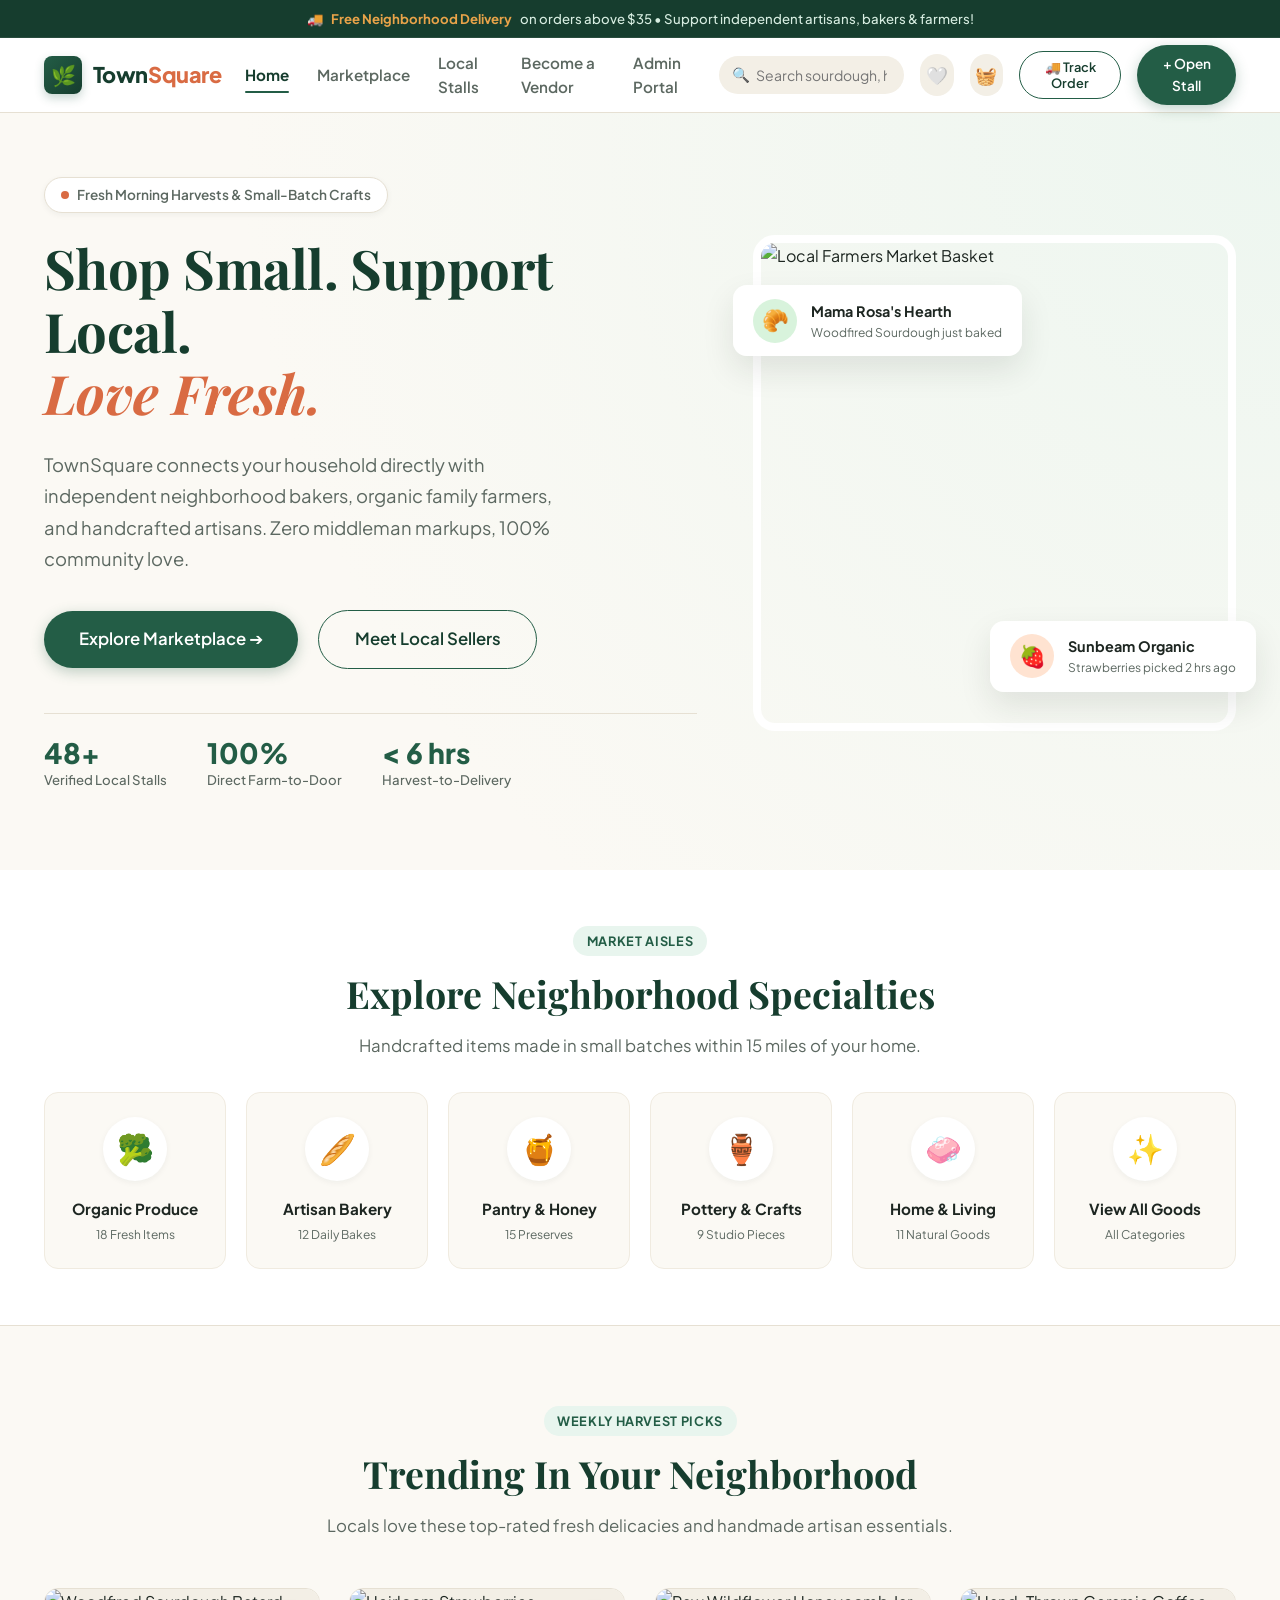
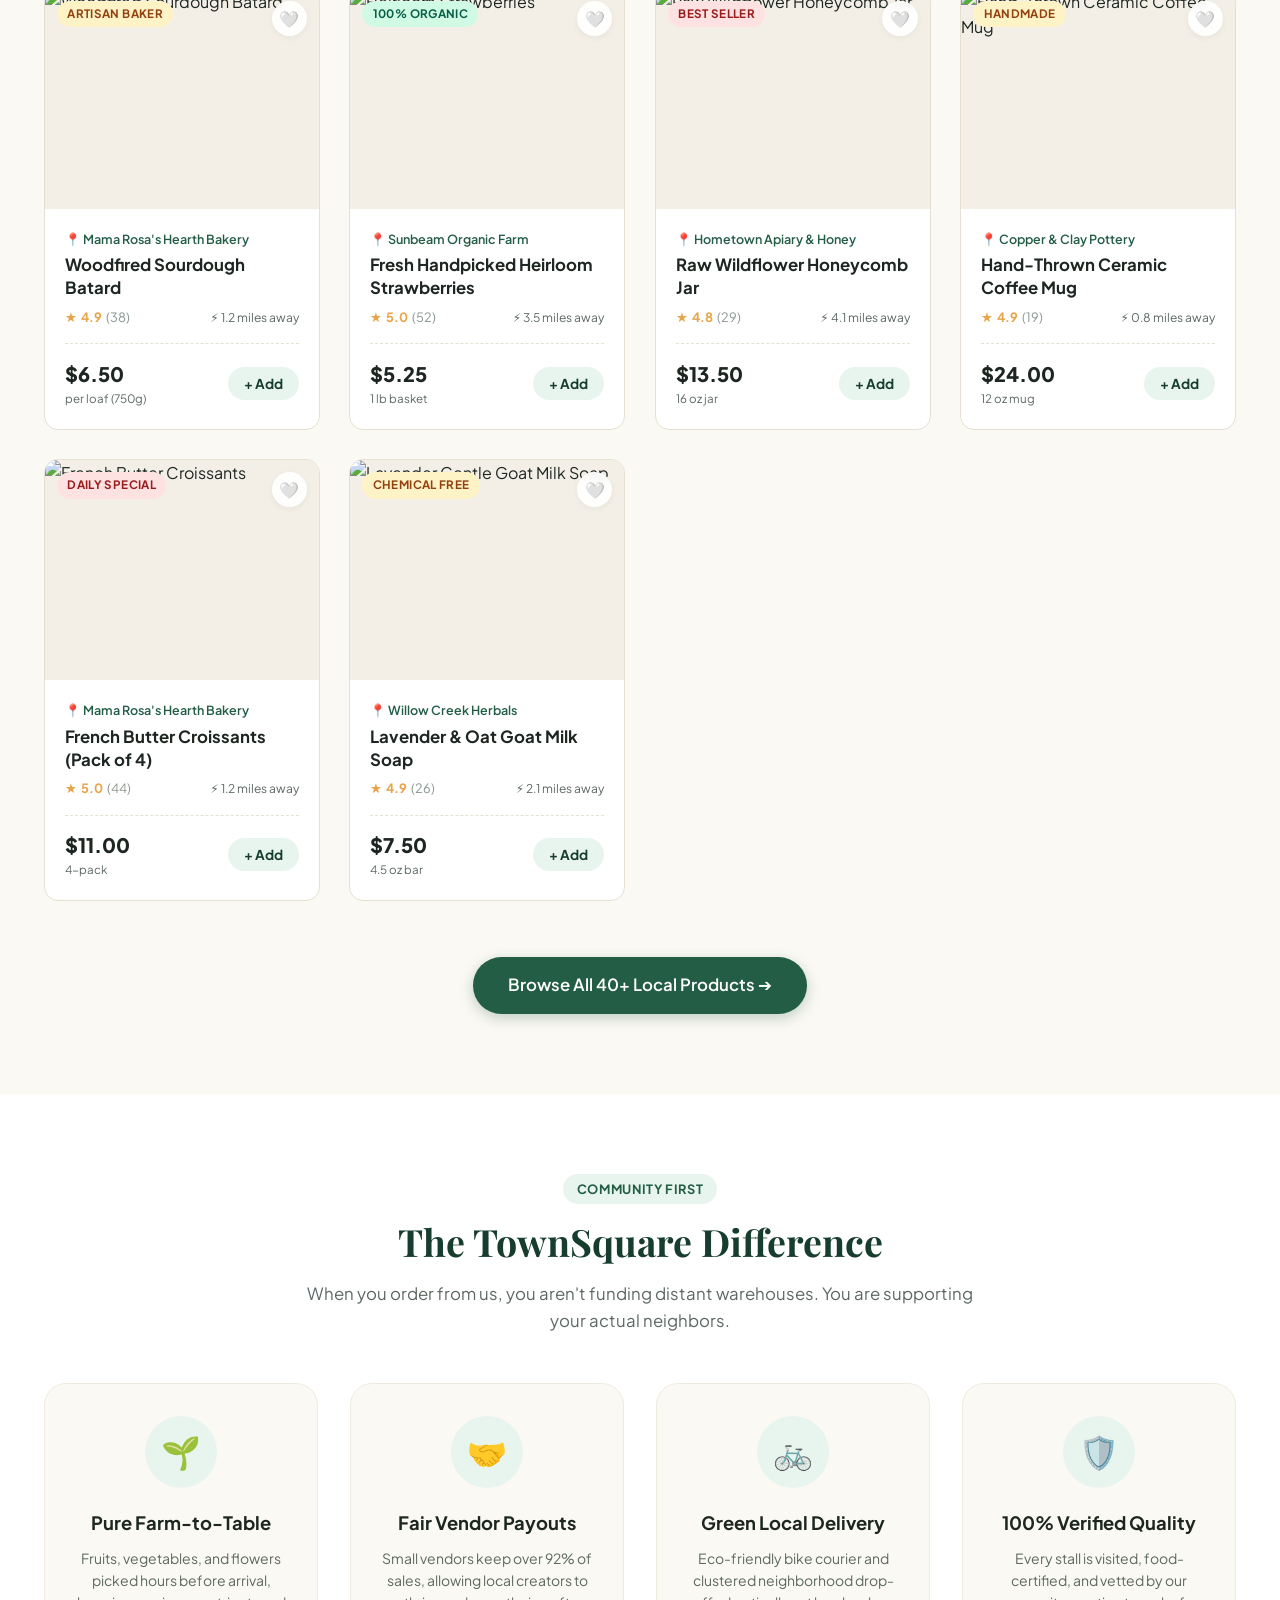
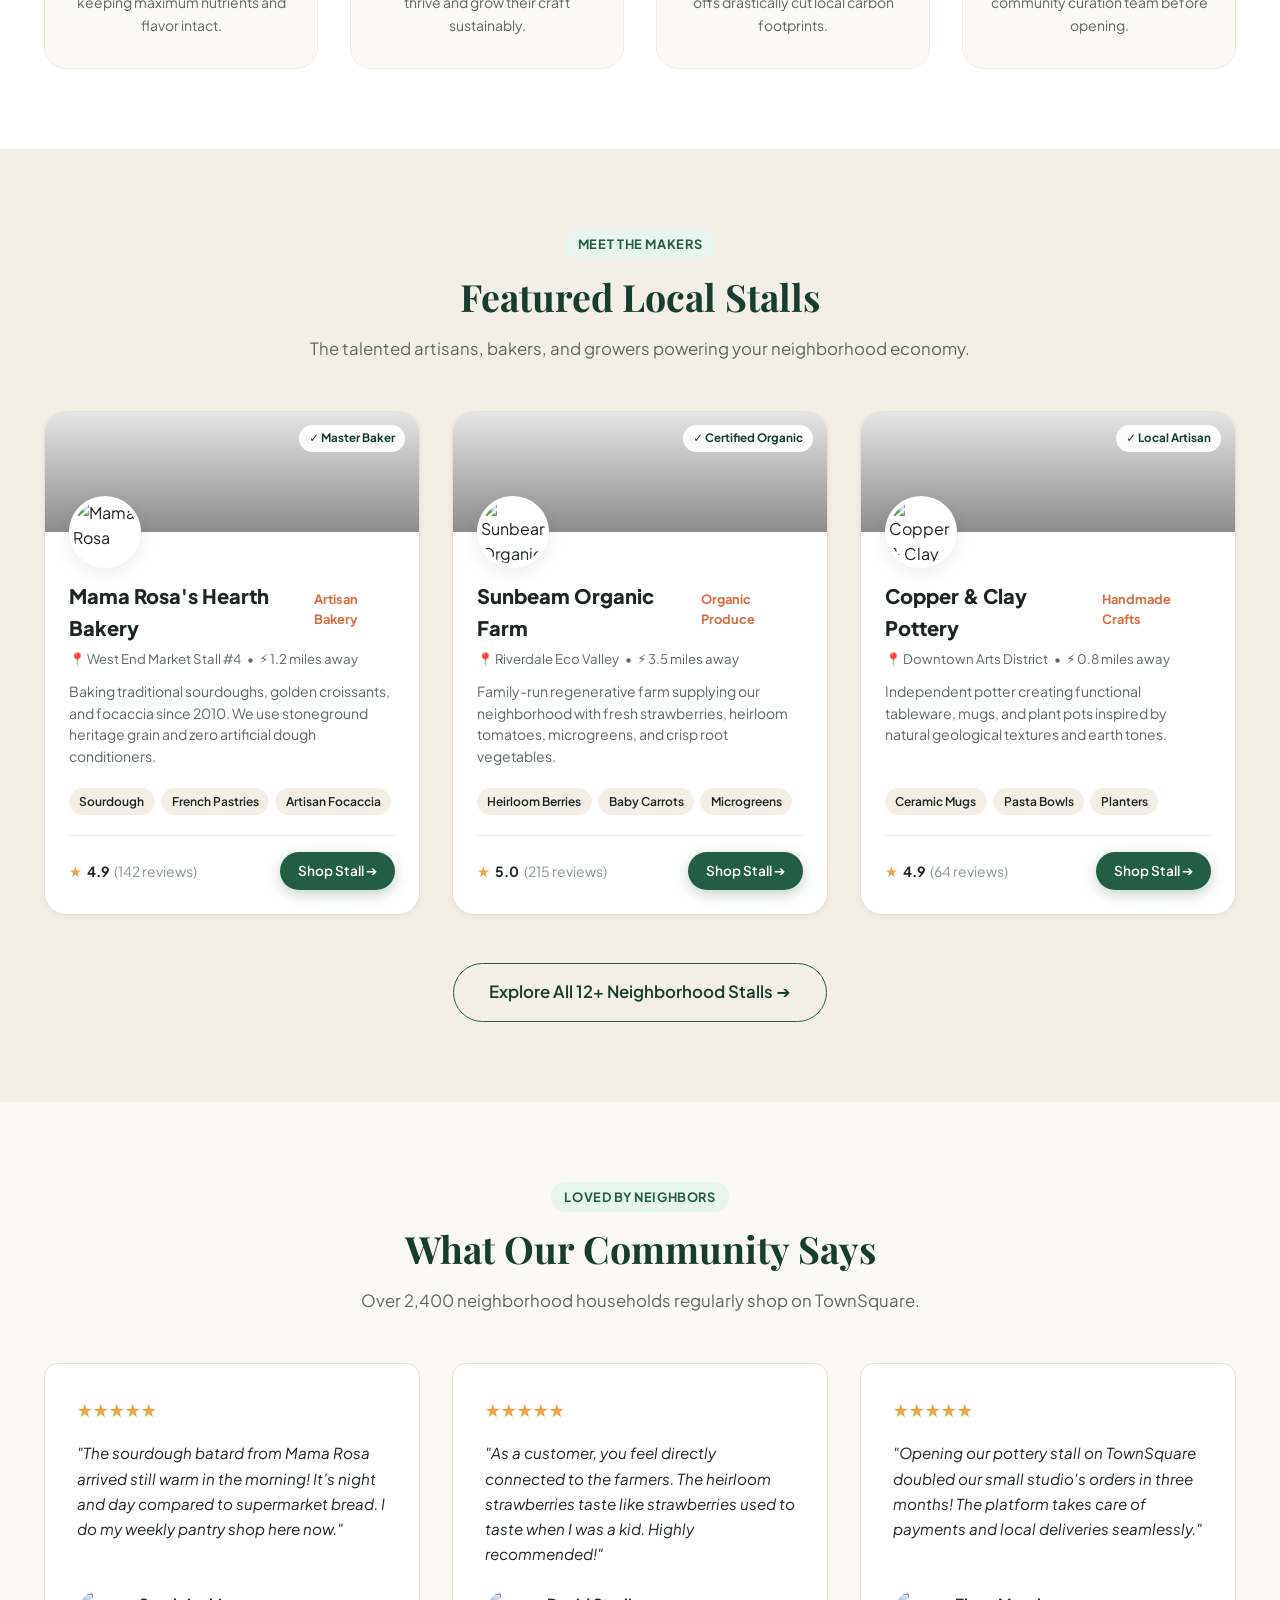
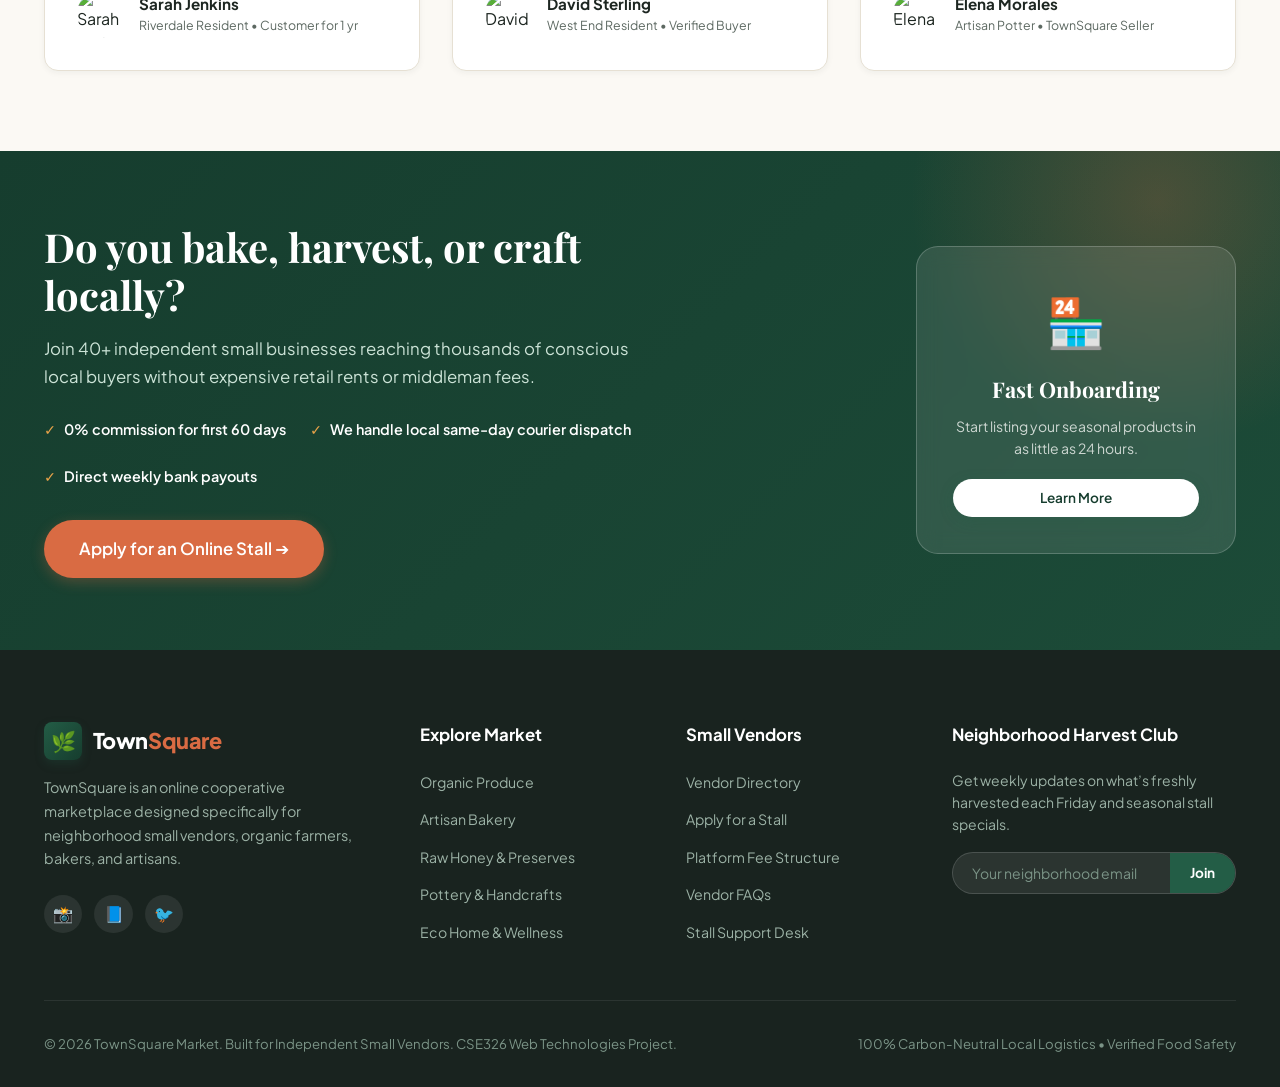
==== index.html @ b6e3d91b "Initial commit: TownSquare Local Market web application for CSE326 CA1 assessment" ====
<!DOCTYPE html>
<html lang="en">
<head>
  <meta charset="UTF-8">
  <meta name="viewport" content="width=device-width, initial-scale=1.0">
  <title>TownSquare Market | Local Market Online Store for Small Vendors</title>
  <meta name="description" content="Shop fresh organic produce, artisan sourdough bakes, handcrafted pottery, and pure honey directly from verified neighborhood small vendors.">
  <!-- Stylesheets -->
  <link rel="stylesheet" href="css/style.css">
  <link rel="stylesheet" href="css/responsive.css">
  <link rel="icon" href="data:image/svg+xml,<svg xmlns=%22http://www.w3.org/2000/svg%22 viewBox=%220 0 100 100%22><text y=%22.9em%22 font-size=%2290%22>🥬</text></svg>">
</head>
<body>

  <!-- Top Announcement Bar -->
  <div class="announcement-bar">
    <div class="container">
      <span>🚚 <span class="highlight">Free Neighborhood Delivery</span> on orders above $35 • Support independent artisans, bakers & farmers!</span>
    </div>
  </div>

  <!-- Main Navigation Header -->
  <header class="site-header">
    <div class="container">
      <div class="header-inner">
        <!-- Logo -->
        <a href="index.html" class="logo">
          <div class="logo-icon">🌿</div>
          <div>Town<span class="highlight">Square</span></div>
        </a>

        <!-- Desktop Navigation Links -->
        <nav class="nav-menu">
          <a href="index.html" class="nav-link active">Home</a>
          <a href="shop.html" class="nav-link">Marketplace</a>
          <a href="vendors.html" class="nav-link">Local Stalls</a>
          <a href="join-vendor.html" class="nav-link">Become a Vendor</a>
          <a href="dashboard.html" class="nav-link">Admin Portal</a>
        </nav>

        <!-- Header Actions -->
        <div class="header-actions">
          <!-- Search box -->
          <form class="header-search" action="shop.html" method="GET">
            <span class="search-icon">🔍</span>
            <input type="text" name="q" placeholder="Search sourdough, honey...">
          </form>

          <!-- Wishlist Button -->
          <a href="shop.html" class="action-btn" aria-label="Favorites list">
            🤍
            <span class="action-badge header-wishlist-badge" style="display:none;">0</span>
          </a>

          <!-- Cart Button -->
          <button id="openCartBtn" class="action-btn" aria-label="Open shopping basket">
            🧺
            <span class="action-badge header-cart-badge" style="display:none;">0</span>
          </button>

          <!-- Sell with us CTA button -->
          <button id="openTrackOrderBtn" class="btn btn-outline btn-sm" style="font-size:0.8rem; padding:0.45rem 0.85rem;">
            🚚 Track Order
          </button>
          <a href="join-vendor.html" class="btn btn-primary btn-sm vendor-cta-btn">
            + Open Stall
          </a>

          <!-- Mobile Toggle -->
          <button class="mobile-nav-toggle" aria-label="Toggle navigation menu">
            ☰
          </button>
        </div>
      </div>
    </div>
  </header>

  <main>
    <!-- Hero Section -->
    <section class="hero-section">
      <div class="container">
        <div class="hero-grid">
          <!-- Hero Copy -->
          <div class="hero-content">
            <div class="hero-pill">
              <span class="dot"></span>
              Fresh Morning Harvests & Small-Batch Crafts
            </div>

            <h1 class="hero-title">
              Shop Small. Support Local. <br>
              <span class="highlight-text">Love Fresh.</span>
            </h1>

            <p class="hero-subtitle">
              TownSquare connects your household directly with independent neighborhood bakers, organic family farmers, and handcrafted artisans. Zero middleman markups, 100% community love.
            </p>

            <div class="hero-cta-group">
              <a href="shop.html" class="btn btn-primary btn-lg">
                Explore Marketplace ➔
              </a>
              <a href="vendors.html" class="btn btn-outline btn-lg">
                Meet Local Sellers
              </a>
            </div>

            <div class="hero-stats">
              <div class="hero-stat-item">
                <span class="hero-stat-number">48+</span>
                <span class="hero-stat-label">Verified Local Stalls</span>
              </div>
              <div class="hero-stat-item">
                <span class="hero-stat-number">100%</span>
                <span class="hero-stat-label">Direct Farm-to-Door</span>
              </div>
              <div class="hero-stat-item">
                <span class="hero-stat-number">&lt; 6 hrs</span>
                <span class="hero-stat-label">Harvest-to-Delivery</span>
              </div>
            </div>
          </div>

          <!-- Hero Media Showcase -->
          <div class="hero-visual">
            <div class="hero-card-stack">
              <img src="https://images.unsplash.com/photo-1488459716781-31db52582fe9?auto=format&fit=crop&w=800&q=80" alt="Local Farmers Market Basket" class="hero-main-img">
            </div>

            <!-- Floating Pill 1 -->
            <div class="floating-badge floating-badge-1">
              <div class="floating-icon green">🥐</div>
              <div class="floating-text">
                <h4>Mama Rosa's Hearth</h4>
                <p>Woodfired Sourdough just baked</p>
              </div>
            </div>

            <!-- Floating Pill 2 -->
            <div class="floating-badge floating-badge-2">
              <div class="floating-icon orange">🍓</div>
              <div class="floating-text">
                <h4>Sunbeam Organic</h4>
                <p>Strawberries picked 2 hrs ago</p>
              </div>
            </div>
          </div>
        </div>
      </div>
    </section>

    <!-- Categories Strip Section -->
    <section class="categories-section">
      <div class="container">
        <div class="section-header" style="margin-bottom: 2rem;">
          <span class="section-tag">Market Aisles</span>
          <h2 class="section-title">Explore Neighborhood Specialties</h2>
          <p class="section-desc">Handcrafted items made in small batches within 15 miles of your home.</p>
        </div>

        <div class="categories-grid">
          <a href="shop.html?category=produce" class="category-card">
            <div class="category-icon">🥦</div>
            <h3 class="category-name">Organic Produce</h3>
            <span class="category-count">18 Fresh Items</span>
          </a>

          <a href="shop.html?category=bakery" class="category-card">
            <div class="category-icon">🥖</div>
            <h3 class="category-name">Artisan Bakery</h3>
            <span class="category-count">12 Daily Bakes</span>
          </a>

          <a href="shop.html?category=pantry" class="category-card">
            <div class="category-icon">🍯</div>
            <h3 class="category-name">Pantry & Honey</h3>
            <span class="category-count">15 Preserves</span>
          </a>

          <a href="shop.html?category=crafts" class="category-card">
            <div class="category-icon">🏺</div>
            <h3 class="category-name">Pottery & Crafts</h3>
            <span class="category-count">9 Studio Pieces</span>
          </a>

          <a href="shop.html?category=living" class="category-card">
            <div class="category-icon">🧼</div>
            <h3 class="category-name">Home & Living</h3>
            <span class="category-count">11 Natural Goods</span>
          </a>

          <a href="shop.html" class="category-card">
            <div class="category-icon">✨</div>
            <h3 class="category-name">View All Goods</h3>
            <span class="category-count">All Categories</span>
          </a>
        </div>
      </div>
    </section>

    <!-- Featured Products Spotlight -->
    <section class="featured-products-section" style="padding: 5rem 0;">
      <div class="container">
        <div class="section-header">
          <span class="section-tag">Weekly Harvest Picks</span>
          <h2 class="section-title">Trending In Your Neighborhood</h2>
          <p class="section-desc">Locals love these top-rated fresh delicacies and handmade artisan essentials.</p>
        </div>

        <!-- Featured Products Grid (Populated directly with our top 6 picks) -->
        <div class="products-grid" id="homeFeaturedGrid">
          <!-- Card 1 -->
          <article class="product-card" data-category="bakery" data-id="1">
            <div class="product-thumb">
              <img src="https://images.unsplash.com/photo-1589367920969-ab8e050bbb04?auto=format&fit=crop&w=700&q=80" alt="Woodfired Sourdough Batard" loading="lazy">
              <div class="product-badges">
                <span class="badge badge-artisan">Artisan Baker</span>
              </div>
              <button class="btn-wishlist" data-id="1" aria-label="Save to favorites">🤍</button>
              <button class="quick-view-overlay-btn" data-id="1">Quick View 👁️</button>
            </div>
            <div class="product-details">
              <span class="product-vendor">📍 Mama Rosa's Hearth Bakery</span>
              <h4 class="product-title">Woodfired Sourdough Batard</h4>
              <div class="product-meta">
                <div class="product-rating"><span>★</span> 4.9 <span class="count">(38)</span></div>
                <span class="product-distance">⚡ 1.2 miles away</span>
              </div>
              <div class="product-footer">
                <div class="product-price-box">
                  <span class="product-price">$6.50</span>
                  <span class="product-unit">per loaf (750g)</span>
                </div>
                <button class="btn-add-cart" data-id="1">+ Add</button>
              </div>
            </div>
          </article>

          <!-- Card 2 -->
          <article class="product-card" data-category="produce" data-id="2">
            <div class="product-thumb">
              <img src="https://images.unsplash.com/photo-1464965911861-746a04b4bca6?auto=format&fit=crop&w=700&q=80" alt="Heirloom Strawberries" loading="lazy">
              <div class="product-badges">
                <span class="badge badge-organic">100% Organic</span>
              </div>
              <button class="btn-wishlist" data-id="2" aria-label="Save to favorites">🤍</button>
              <button class="quick-view-overlay-btn" data-id="2">Quick View 👁️</button>
            </div>
            <div class="product-details">
              <span class="product-vendor">📍 Sunbeam Organic Farm</span>
              <h4 class="product-title">Fresh Handpicked Heirloom Strawberries</h4>
              <div class="product-meta">
                <div class="product-rating"><span>★</span> 5.0 <span class="count">(52)</span></div>
                <span class="product-distance">⚡ 3.5 miles away</span>
              </div>
              <div class="product-footer">
                <div class="product-price-box">
                  <span class="product-price">$5.25</span>
                  <span class="product-unit">1 lb basket</span>
                </div>
                <button class="btn-add-cart" data-id="2">+ Add</button>
              </div>
            </div>
          </article>

          <!-- Card 3 -->
          <article class="product-card" data-category="pantry" data-id="3">
            <div class="product-thumb">
              <img src="https://images.unsplash.com/photo-1587049352846-4a222e784d38?auto=format&fit=crop&w=700&q=80" alt="Raw Wildflower Honeycomb Jar" loading="lazy">
              <div class="product-badges">
                <span class="badge badge-best">Best Seller</span>
              </div>
              <button class="btn-wishlist" data-id="3" aria-label="Save to favorites">🤍</button>
              <button class="quick-view-overlay-btn" data-id="3">Quick View 👁️</button>
            </div>
            <div class="product-details">
              <span class="product-vendor">📍 Hometown Apiary & Honey</span>
              <h4 class="product-title">Raw Wildflower Honeycomb Jar</h4>
              <div class="product-meta">
                <div class="product-rating"><span>★</span> 4.8 <span class="count">(29)</span></div>
                <span class="product-distance">⚡ 4.1 miles away</span>
              </div>
              <div class="product-footer">
                <div class="product-price-box">
                  <span class="product-price">$13.50</span>
                  <span class="product-unit">16 oz jar</span>
                </div>
                <button class="btn-add-cart" data-id="3">+ Add</button>
              </div>
            </div>
          </article>

          <!-- Card 4 -->
          <article class="product-card" data-category="crafts" data-id="4">
            <div class="product-thumb">
              <img src="https://images.unsplash.com/photo-1514432324607-a09d9b4aefdd?auto=format&fit=crop&w=700&q=80" alt="Hand-Thrown Ceramic Coffee Mug" loading="lazy">
              <div class="product-badges">
                <span class="badge badge-artisan">Handmade</span>
              </div>
              <button class="btn-wishlist" data-id="4" aria-label="Save to favorites">🤍</button>
              <button class="quick-view-overlay-btn" data-id="4">Quick View 👁️</button>
            </div>
            <div class="product-details">
              <span class="product-vendor">📍 Copper & Clay Pottery</span>
              <h4 class="product-title">Hand-Thrown Ceramic Coffee Mug</h4>
              <div class="product-meta">
                <div class="product-rating"><span>★</span> 4.9 <span class="count">(19)</span></div>
                <span class="product-distance">⚡ 0.8 miles away</span>
              </div>
              <div class="product-footer">
                <div class="product-price-box">
                  <span class="product-price">$24.00</span>
                  <span class="product-unit">12 oz mug</span>
                </div>
                <button class="btn-add-cart" data-id="4">+ Add</button>
              </div>
            </div>
          </article>

          <!-- Card 5 -->
          <article class="product-card" data-category="bakery" data-id="7">
            <div class="product-thumb">
              <img src="https://images.unsplash.com/photo-1555507036-ab1f4038808a?auto=format&fit=crop&w=700&q=80" alt="French Butter Croissants" loading="lazy">
              <div class="product-badges">
                <span class="badge badge-best">Daily Special</span>
              </div>
              <button class="btn-wishlist" data-id="7" aria-label="Save to favorites">🤍</button>
              <button class="quick-view-overlay-btn" data-id="7">Quick View 👁️</button>
            </div>
            <div class="product-details">
              <span class="product-vendor">📍 Mama Rosa's Hearth Bakery</span>
              <h4 class="product-title">French Butter Croissants (Pack of 4)</h4>
              <div class="product-meta">
                <div class="product-rating"><span>★</span> 5.0 <span class="count">(44)</span></div>
                <span class="product-distance">⚡ 1.2 miles away</span>
              </div>
              <div class="product-footer">
                <div class="product-price-box">
                  <span class="product-price">$11.00</span>
                  <span class="product-unit">4-pack</span>
                </div>
                <button class="btn-add-cart" data-id="7">+ Add</button>
              </div>
            </div>
          </article>

          <!-- Card 6 -->
          <article class="product-card" data-category="living" data-id="8">
            <div class="product-thumb">
              <img src="https://images.unsplash.com/photo-1607006310452-9b2f2939634e?auto=format&fit=crop&w=700&q=80" alt="Lavender Gentle Goat Milk Soap" loading="lazy">
              <div class="product-badges">
                <span class="badge badge-artisan">Chemical Free</span>
              </div>
              <button class="btn-wishlist" data-id="8" aria-label="Save to favorites">🤍</button>
              <button class="quick-view-overlay-btn" data-id="8">Quick View 👁️</button>
            </div>
            <div class="product-details">
              <span class="product-vendor">📍 Willow Creek Herbals</span>
              <h4 class="product-title">Lavender & Oat Goat Milk Soap</h4>
              <div class="product-meta">
                <div class="product-rating"><span>★</span> 4.9 <span class="count">(26)</span></div>
                <span class="product-distance">⚡ 2.1 miles away</span>
              </div>
              <div class="product-footer">
                <div class="product-price-box">
                  <span class="product-price">$7.50</span>
                  <span class="product-unit">4.5 oz bar</span>
                </div>
                <button class="btn-add-cart" data-id="8">+ Add</button>
              </div>
            </div>
          </article>
        </div>

        <div style="text-align: center; margin-top: 3.5rem;">
          <a href="shop.html" class="btn btn-primary btn-lg">
            Browse All 40+ Local Products ➔
          </a>
        </div>
      </div>
    </section>

    <!-- Why Choose TownSquare (Value Proposition) -->
    <section class="value-props-section">
      <div class="container">
        <div class="section-header">
          <span class="section-tag">Community First</span>
          <h2 class="section-title">The TownSquare Difference</h2>
          <p class="section-desc">When you order from us, you aren't funding distant warehouses. You are supporting your actual neighbors.</p>
        </div>

        <div class="features-grid">
          <div class="feature-box">
            <div class="feature-icon-wrap">🌱</div>
            <h3 class="feature-title">Pure Farm-to-Table</h3>
            <p class="feature-desc">Fruits, vegetables, and flowers picked hours before arrival, keeping maximum nutrients and flavor intact.</p>
          </div>

          <div class="feature-box">
            <div class="feature-icon-wrap">🤝</div>
            <h3 class="feature-title">Fair Vendor Payouts</h3>
            <p class="feature-desc">Small vendors keep over 92% of sales, allowing local creators to thrive and grow their craft sustainably.</p>
          </div>

          <div class="feature-box">
            <div class="feature-icon-wrap">🚲</div>
            <h3 class="feature-title">Green Local Delivery</h3>
            <p class="feature-desc">Eco-friendly bike courier and clustered neighborhood drop-offs drastically cut local carbon footprints.</p>
          </div>

          <div class="feature-box">
            <div class="feature-icon-wrap">🛡️</div>
            <h3 class="feature-title">100% Verified Quality</h3>
            <p class="feature-desc">Every stall is visited, food-certified, and vetted by our community curation team before opening.</p>
          </div>
        </div>
      </div>
    </section>

    <!-- Vendor Spotlight Section -->
    <section class="vendors-section">
      <div class="container">
        <div class="section-header">
          <span class="section-tag">Meet The Makers</span>
          <h2 class="section-title">Featured Local Stalls</h2>
          <p class="section-desc">The talented artisans, bakers, and growers powering your neighborhood economy.</p>
        </div>

        <div class="vendors-grid">
          <!-- Vendor Card 1 -->
          <article class="vendor-card">
            <div class="vendor-banner" style="background-image: url('https://images.unsplash.com/photo-1509440159596-0249088772ff?auto=format&fit=crop&w=800&q=80');">
              <div class="vendor-banner-overlay"></div>
              <span class="vendor-badge-top">✓ Master Baker</span>
            </div>
            <div class="vendor-avatar-wrap">
              <img src="https://images.unsplash.com/photo-1556911220-e15b29be8c8f?auto=format&fit=crop&w=300&q=80" alt="Mama Rosa" class="vendor-avatar">
            </div>
            <div class="vendor-body">
              <div class="vendor-name-row">
                <h3 class="vendor-title">Mama Rosa's Hearth Bakery</h3>
                <span class="vendor-category-tag">Artisan Bakery</span>
              </div>
              <div class="vendor-location">
                <span>📍 West End Market Stall #4</span>
                <span>•</span>
                <span>⚡ 1.2 miles away</span>
              </div>
              <p class="vendor-bio">Baking traditional sourdoughs, golden croissants, and focaccia since 2010. We use stoneground heritage grain and zero artificial dough conditioners.</p>
              <div class="vendor-specialties">
                <span class="specialty-pill">Sourdough</span>
                <span class="specialty-pill">French Pastries</span>
                <span class="specialty-pill">Artisan Focaccia</span>
              </div>
              <div class="vendor-card-footer">
                <div class="vendor-rating-box">
                  <span>★</span> 4.9 <span style="color:var(--text-light); font-weight:400;">(142 reviews)</span>
                </div>
                <a href="shop.html" class="btn btn-primary btn-sm">Shop Stall ➔</a>
              </div>
            </div>
          </article>

          <!-- Vendor Card 2 -->
          <article class="vendor-card">
            <div class="vendor-banner" style="background-image: url('https://images.unsplash.com/photo-1500937386664-56d1dfef3854?auto=format&fit=crop&w=800&q=80');">
              <div class="vendor-banner-overlay"></div>
              <span class="vendor-badge-top">✓ Certified Organic</span>
            </div>
            <div class="vendor-avatar-wrap">
              <img src="https://images.unsplash.com/photo-1595273670150-bd0c3c392e46?auto=format&fit=crop&w=300&q=80" alt="Sunbeam Organic Farm" class="vendor-avatar">
            </div>
            <div class="vendor-body">
              <div class="vendor-name-row">
                <h3 class="vendor-title">Sunbeam Organic Farm</h3>
                <span class="vendor-category-tag">Organic Produce</span>
              </div>
              <div class="vendor-location">
                <span>📍 Riverdale Eco Valley</span>
                <span>•</span>
                <span>⚡ 3.5 miles away</span>
              </div>
              <p class="vendor-bio">Family-run regenerative farm supplying our neighborhood with fresh strawberries, heirloom tomatoes, microgreens, and crisp root vegetables.</p>
              <div class="vendor-specialties">
                <span class="specialty-pill">Heirloom Berries</span>
                <span class="specialty-pill">Baby Carrots</span>
                <span class="specialty-pill">Microgreens</span>
              </div>
              <div class="vendor-card-footer">
                <div class="vendor-rating-box">
                  <span>★</span> 5.0 <span style="color:var(--text-light); font-weight:400;">(215 reviews)</span>
                </div>
                <a href="shop.html" class="btn btn-primary btn-sm">Shop Stall ➔</a>
              </div>
            </div>
          </article>

          <!-- Vendor Card 3 -->
          <article class="vendor-card">
            <div class="vendor-banner" style="background-image: url('https://images.unsplash.com/photo-1565193566173-7a0ee3dbe261?auto=format&fit=crop&w=800&q=80');">
              <div class="vendor-banner-overlay"></div>
              <span class="vendor-badge-top">✓ Local Artisan</span>
            </div>
            <div class="vendor-avatar-wrap">
              <img src="https://images.unsplash.com/photo-1544005313-94ddf0286df2?auto=format&fit=crop&w=300&q=80" alt="Copper & Clay" class="vendor-avatar">
            </div>
            <div class="vendor-body">
              <div class="vendor-name-row">
                <h3 class="vendor-title">Copper & Clay Pottery</h3>
                <span class="vendor-category-tag">Handmade Crafts</span>
              </div>
              <div class="vendor-location">
                <span>📍 Downtown Arts District</span>
                <span>•</span>
                <span>⚡ 0.8 miles away</span>
              </div>
              <p class="vendor-bio">Independent potter creating functional tableware, mugs, and plant pots inspired by natural geological textures and earth tones.</p>
              <div class="vendor-specialties">
                <span class="specialty-pill">Ceramic Mugs</span>
                <span class="specialty-pill">Pasta Bowls</span>
                <span class="specialty-pill">Planters</span>
              </div>
              <div class="vendor-card-footer">
                <div class="vendor-rating-box">
                  <span>★</span> 4.9 <span style="color:var(--text-light); font-weight:400;">(64 reviews)</span>
                </div>
                <a href="shop.html" class="btn btn-primary btn-sm">Shop Stall ➔</a>
              </div>
            </div>
          </article>
        </div>

        <div style="text-align: center; margin-top: 3rem;">
          <a href="vendors.html" class="btn btn-outline btn-lg">
            Explore All 12+ Neighborhood Stalls ➔
          </a>
        </div>
      </div>
    </section>

    <!-- Community Testimonials -->
    <section class="testimonials-section">
      <div class="container">
        <div class="section-header">
          <span class="section-tag">Loved By Neighbors</span>
          <h2 class="section-title">What Our Community Says</h2>
          <p class="section-desc">Over 2,400 neighborhood households regularly shop on TownSquare.</p>
        </div>

        <div class="testimonials-grid">
          <div class="testimonial-card">
            <div class="testimonial-stars">★★★★★</div>
            <p class="testimonial-quote">"The sourdough batard from Mama Rosa arrived still warm in the morning! It’s night and day compared to supermarket bread. I do my weekly pantry shop here now."</p>
            <div class="testimonial-author">
              <img src="https://images.unsplash.com/photo-1494790108377-be9c29b29330?auto=format&fit=crop&w=150&q=80" alt="Sarah Jenkins" class="author-avatar">
              <div class="author-info">
                <h5>Sarah Jenkins</h5>
                <p>Riverdale Resident • Customer for 1 yr</p>
              </div>
            </div>
          </div>

          <div class="testimonial-card">
            <div class="testimonial-stars">★★★★★</div>
            <p class="testimonial-quote">"As a customer, you feel directly connected to the farmers. The heirloom strawberries taste like strawberries used to taste when I was a kid. Highly recommended!"</p>
            <div class="testimonial-author">
              <img src="https://images.unsplash.com/photo-1500648767791-00dcc994a43e?auto=format&fit=crop&w=150&q=80" alt="David Sterling" class="author-avatar">
              <div class="author-info">
                <h5>David Sterling</h5>
                <p>West End Resident • Verified Buyer</p>
              </div>
            </div>
          </div>

          <div class="testimonial-card">
            <div class="testimonial-stars">★★★★★</div>
            <p class="testimonial-quote">"Opening our pottery stall on TownSquare doubled our small studio's orders in three months! The platform takes care of payments and local deliveries seamlessly."</p>
            <div class="testimonial-author">
              <img src="https://images.unsplash.com/photo-1534528741775-53994a69daeb?auto=format&fit=crop&w=150&q=80" alt="Elena Morales" class="author-avatar">
              <div class="author-info">
                <h5>Elena Morales</h5>
                <p>Artisan Potter • TownSquare Seller</p>
              </div>
            </div>
          </div>
        </div>
      </div>
    </section>

    <!-- Become a Vendor CTA Section -->
    <section class="vendor-banner-cta">
      <div class="container">
        <div class="banner-cta-inner">
          <div class="banner-cta-content">
            <h2 class="banner-cta-title">Do you bake, harvest, or craft locally?</h2>
            <p class="banner-cta-desc">
              Join 40+ independent small businesses reaching thousands of conscious local buyers without expensive retail rents or middleman fees.
            </p>
            <div class="banner-cta-perks">
              <div class="perk-item"><span class="icon">✓</span> 0% commission for first 60 days</div>
              <div class="perk-item"><span class="icon">✓</span> We handle local same-day courier dispatch</div>
              <div class="perk-item"><span class="icon">✓</span> Direct weekly bank payouts</div>
            </div>
            <a href="join-vendor.html" class="btn btn-accent btn-lg">Apply for an Online Stall ➔</a>
          </div>

          <div style="flex-shrink: 0; text-align: center;">
            <div style="background: rgba(255, 255, 255, 0.1); border: 1px solid rgba(255, 255, 255, 0.2); border-radius: var(--radius-lg); padding: 2.25rem; max-width: 320px; backdrop-filter: blur(10px);">
              <div style="font-size: 3rem; margin-bottom: 0.75rem;">🏪</div>
              <h3 style="color: #fff; font-size: 1.35rem; margin-bottom: 0.5rem; font-family: var(--font-serif);">Fast Onboarding</h3>
              <p style="color: #cfd8d3; font-size: 0.875rem; margin-bottom: 1.25rem;">Start listing your seasonal products in as little as 24 hours.</p>
              <a href="join-vendor.html" class="btn btn-primary btn-sm" style="background:#fff; color:var(--primary-dark); width: 100%;">
                Learn More
              </a>
            </div>
          </div>
        </div>
      </div>
    </section>
  </main>

  <!-- Slide-Out Shopping Basket Drawer -->
  <div class="cart-drawer-overlay" id="cartDrawerOverlay">
    <div class="cart-drawer">
      <div class="cart-header">
        <h3 class="cart-title">
          <span>🧺</span> Your Market Basket
        </h3>
        <button class="cart-close-btn" id="closeCartBtn" aria-label="Close basket">✕</button>
      </div>

      <div class="cart-items-container" id="cartItemsContainer">
        <!-- Rendered by JS -->
      </div>

      <div class="cart-footer">
        <div class="cart-subtotal-row">
          <span>Items Subtotal:</span>
          <strong id="cartSubtotal">$0.00</strong>
        </div>
        <div class="cart-subtotal-row">
          <span>Neighborhood Delivery:</span>
          <span id="cartDelivery" style="color:var(--primary); font-weight:700;">$0.00</span>
        </div>
        <div class="cart-total-row">
          <span>Estimated Total:</span>
          <span id="cartTotal" style="color:var(--primary-dark);">$0.00</span>
        </div>
        <button id="cartCheckoutBtn" class="btn btn-primary btn-checkout">
          Proceed to Checkout ➔
        </button>
      </div>
    </div>
  </div>

  <!-- Quick View Product Modal -->
  <div class="modal-overlay" id="quickViewModal">
    <div class="modal-content">
      <button class="modal-close-btn" id="modalCloseBtn" aria-label="Close modal">✕</button>
      <div class="modal-grid">
        <div class="modal-img-wrap">
          <img src="" alt="Product view" class="modal-img">
        </div>
        <div class="modal-body">
          <div style="display:flex; justify-content:space-between; align-items:center; margin-bottom:0.35rem;">
            <span class="modal-vendor-tag"></span>
            <span class="modal-stock-tag" style="font-size:0.8rem; font-weight:700;"></span>
          </div>
          <h2 class="modal-title"></h2>
          <div class="modal-price-rating">
            <div>
              <span class="modal-price"></span>
              <span class="modal-unit" style="font-size: 0.8rem; color:var(--text-muted); margin-left:0.25rem;"></span>
            </div>
            <div class="modal-rating-text" style="color: var(--secondary); font-weight:700; font-size:0.9rem;"></div>
          </div>
          <p class="modal-description"></p>
          <div class="modal-vendor-story">
            <strong>Vendor Heritage: </strong><span class="modal-vendor-story-text"></span>
          </div>
          <div class="modal-actions" style="margin-bottom:1.25rem;">
            <div class="modal-qty">
              <button id="modalMinus">−</button>
              <span id="modalQtyVal" class="modal-qty-val">1</span>
              <button id="modalPlus">+</button>
            </div>
            <button class="btn btn-primary modal-add-btn" style="flex-grow:1;">
              Add to Basket 🛒
            </button>
          </div>

          <div style="border-top:1px solid var(--border-light); padding-top:1rem;">
            <h4 style="font-size:0.9rem; font-weight:700; margin-bottom:0.4rem; color:var(--text-main);">Leave Verified Feedback</h4>
            <form id="modalReviewForm" style="display:flex; flex-direction:column; gap:0.5rem;">
              <div style="display:flex; gap:0.5rem; align-items:center;">
                <label style="font-size:0.8rem; font-weight:600; color:var(--text-muted);">Rating:</label>
                <select name="rating" class="form-select" style="padding:0.25rem 0.5rem; font-size:0.8rem; width:auto;">
                  <option value="5">★★★★★ (5 Stars)</option>
                  <option value="4">★★★★☆ (4 Stars)</option>
                  <option value="3">★★★☆☆ (3 Stars)</option>
                  <option value="2">★★☆☆☆ (2 Stars)</option>
                  <option value="1">★☆☆☆☆ (1 Star)</option>
                </select>
              </div>
              <textarea name="comment" class="form-textarea" placeholder="Share your feedback for this local stall..." style="min-height:55px; font-size:0.825rem;" required></textarea>
              <button type="submit" class="btn btn-outline btn-sm" style="align-self:flex-start; padding:0.35rem 0.85rem; font-size:0.775rem;">
                Submit Review ⭐
              </button>
            </form>
          </div>
        </div>
      </div>
    </div>
  </div>

  <!-- Digital Payment & Checkout Modal -->
  <div class="modal-overlay" id="checkoutModal">
    <div class="modal-content" style="max-width: 540px;">
      <button class="modal-close-btn" id="checkoutModalCloseBtn">✕</button>
      <div style="padding: 2.25rem;">
        <span class="badge badge-organic" style="margin-bottom:0.5rem;">Secure Digital Checkout</span>
        <h2 style="font-size: 1.45rem; font-weight: 800; color: var(--primary-dark); margin-bottom: 0.25rem;">
          Complete Neighborhood Order
        </h2>
        <p style="font-size: 0.85rem; color: var(--text-muted); margin-bottom: 1.25rem;">
          Direct farm-to-table transaction with zero middleman markups.
        </p>

        <form id="checkoutForm">
          <div class="form-group">
            <label class="form-label">Your Full Name <span class="req">*</span></label>
            <input type="text" id="checkoutName" class="form-input" placeholder="e.g. Adarsh Singh" required>
          </div>
          <div class="form-group">
            <label class="form-label">Phone Number for Courier <span class="req">*</span></label>
            <input type="tel" id="checkoutPhone" class="form-input" placeholder="+91 98765 43210" required>
          </div>
          <div class="form-group">
            <label class="form-label">Local Delivery Address <span class="req">*</span></label>
            <textarea id="checkoutAddress" class="form-textarea" placeholder="Flat No., Building, Street Name, Landmark" style="min-height:75px;" required></textarea>
          </div>

          <div class="form-group">
            <label class="form-label">Digital Payment Method <span class="req">*</span></label>
            <div style="display:flex; flex-direction:column; gap:0.5rem; margin-top:0.35rem;">
              <label class="filter-checkbox-label" style="background:var(--bg-subtle); padding:0.6rem 0.85rem; border-radius:var(--radius-sm);">
                <input type="radio" name="paymentMethod" value="UPI / QR Code" checked>
                <span>📱 <strong>Instant UPI / QR Code</strong> (Google Pay, PhonePe, Paytm)</span>
              </label>
              <label class="filter-checkbox-label" style="background:var(--bg-subtle); padding:0.6rem 0.85rem; border-radius:var(--radius-sm);">
                <input type="radio" name="paymentMethod" value="Credit/Debit Card">
                <span>💳 <strong>Credit or Debit Card</strong> (Visa, Mastercard, RuPay)</span>
              </label>
              <label class="filter-checkbox-label" style="background:var(--bg-subtle); padding:0.6rem 0.85rem; border-radius:var(--radius-sm);">
                <input type="radio" name="paymentMethod" value="Cash on Delivery">
                <span>💵 <strong>Cash on Delivery (COD)</strong> upon local courier arrival</span>
              </label>
            </div>
          </div>

          <div style="background:var(--bg-body); border:1px dashed var(--border); border-radius:var(--radius-md); padding:1rem; margin:1.25rem 0; font-size:0.875rem;">
            <div style="display:flex; justify-content:space-between; margin-bottom:0.3rem;"><span>Subtotal:</span><strong id="checkoutSummarySubtotal">/bin/zsh.00</strong></div>
            <div style="display:flex; justify-content:space-between; margin-bottom:0.3rem; color:var(--accent);"><span>Discount:</span><strong id="checkoutSummaryDiscount">-/bin/zsh.00</strong></div>
            <div style="display:flex; justify-content:space-between; margin-bottom:0.3rem;"><span>Neighborhood Delivery:</span><strong id="checkoutSummaryDelivery">/bin/zsh.00</strong></div>
            <div style="display:flex; justify-content:space-between; font-size:1.1rem; font-weight:800; color:var(--primary-dark); padding-top:0.4rem; border-top:1px solid var(--border);">
              <span>Final Total:</span><span id="checkoutSummaryTotal">/bin/zsh.00</span>
            </div>
          </div>

          <button type="submit" class="btn btn-primary btn-lg" style="width: 100%;">
            Place Order & Dispatch Courier ➔
          </button>
        </form>
      </div>
    </div>
  </div>

  <!-- Order Tracking Modal -->
  <div class="modal-overlay" id="orderTrackingModal">
    <div class="modal-content" style="max-width: 580px;">
      <button class="modal-close-btn" id="trackModalCloseBtn">✕</button>
      <div style="padding: 2.25rem;">
        <span class="badge badge-organic" style="margin-bottom:0.5rem;">Live Courier Tracking</span>
        <h2 style="font-size: 1.5rem; font-weight: 800; color: var(--primary-dark); margin-bottom: 0.25rem;">
          Order Status: <span id="trackOrderId">TS-1081</span>
        </h2>
        <p style="font-size: 0.85rem; color: var(--text-muted); margin-bottom: 1.5rem;">
          Placed on <span id="trackOrderDate">Nov 4, 2026</span> • Estimated Arrival: <strong id="trackEta" style="color:var(--primary);">Within 25 mins</strong>
        </p>

        <div style="display:flex; justify-content:space-between; position:relative; margin-bottom:2rem; padding:0 0.5rem;">
          <div style="position:absolute; top:14px; left:20px; right:20px; height:4px; background:var(--border); z-index:1;"></div>
          <div class="track-step completed" style="display:flex; flex-direction:column; align-items:center; position:relative; z-index:2; gap:0.3rem;">
            <div style="width:30px; height:30px; border-radius:50%; background:var(--primary); color:#fff; display:flex; align-items:center; justify-content:center; font-size:0.8rem; font-weight:700;">✓</div>
            <span style="font-size:0.75rem; font-weight:700; color:var(--primary-dark);">Placed</span>
          </div>
          <div class="track-step completed" style="display:flex; flex-direction:column; align-items:center; position:relative; z-index:2; gap:0.3rem;">
            <div style="width:30px; height:30px; border-radius:50%; background:var(--primary); color:#fff; display:flex; align-items:center; justify-content:center; font-size:0.8rem; font-weight:700;">✓</div>
            <span style="font-size:0.75rem; font-weight:700; color:var(--primary-dark);">Preparing</span>
          </div>
          <div class="track-step completed" style="display:flex; flex-direction:column; align-items:center; position:relative; z-index:2; gap:0.3rem;">
            <div style="width:30px; height:30px; border-radius:50%; background:var(--accent); color:#fff; display:flex; align-items:center; justify-content:center; font-size:0.8rem; font-weight:700;">🚲</div>
            <span style="font-size:0.75rem; font-weight:700; color:var(--accent);">On the Way</span>
          </div>
          <div class="track-step" style="display:flex; flex-direction:column; align-items:center; position:relative; z-index:2; gap:0.3rem;">
            <div style="width:30px; height:30px; border-radius:50%; background:#e5e7eb; color:#6b7280; display:flex; align-items:center; justify-content:center; font-size:0.8rem; font-weight:700;">4</div>
            <span style="font-size:0.75rem; font-weight:700; color:#6b7280;">Delivered</span>
          </div>
        </div>

        <div style="background:var(--bg-subtle); border-radius:var(--radius-md); padding:1.25rem; font-size:0.875rem; display:flex; flex-direction:column; gap:0.6rem; margin-bottom:1.5rem;">
          <div><strong>Recipient: </strong><span id="trackCustomer">Aarav Sharma</span></div>
          <div><strong>Delivery Address: </strong><span id="trackAddress">Green Valley Apt, West End</span></div>
          <div><strong>Courier Partner: </strong><span id="trackCourier">Vikram (Eco Bike #12)</span></div>
          <div><strong>Total Order Bill: </strong><span id="trackTotal">.42</span></div>
        </div>

        <div style="display:flex; gap:0.5rem;">
          <input type="text" id="trackOrderSearchInput" placeholder="Enter other Order ID (e.g. TS-1080)" class="form-input" style="flex-grow:1; font-size:0.85rem;">
          <button id="trackLookupBtn" class="btn btn-primary btn-sm">Lookup 🔍</button>
        </div>
      </div>
    </div>
  </div>

  <!-- Price Comparison Floating Button & Modal -->
  <button id="comparisonFloatPill" style="display:none; position:fixed; bottom:2rem; left:2rem; z-index:900; background:var(--primary-dark); color:#fff; padding:0.75rem 1.35rem; border-radius:var(--radius-full); box-shadow:var(--shadow-lg); font-weight:700; font-size:0.875rem; align-items:center; gap:0.5rem; border:2px solid var(--primary-light); cursor:pointer;">
    <span>⚖️ Compare Items (<span id="comparisonCount">0</span>)</span>
  </button>

  <div class="modal-overlay" id="comparisonModal">
    <div class="modal-content" style="max-width: 860px;">
      <button class="modal-close-btn" id="compModalCloseBtn">✕</button>
      <div style="padding: 2.25rem;">
        <span class="badge badge-artisan" style="margin-bottom:0.5rem;">Side-by-Side Comparison</span>
        <h2 style="font-size: 1.5rem; font-weight: 800; color: var(--primary-dark); margin-bottom: 0.25rem;">
          Compare Local Vendor Items
        </h2>
        <p style="font-size: 0.85rem; color: var(--text-muted); margin-bottom: 1.5rem;">
          Compare prices per unit, stall distance, certifications, and customer ratings.
        </p>
        <div id="comparisonTableContainer"></div>
      </div>
    </div>
  </div>

  <!-- Toast Notification Anchor -->
  <div class="toast-container"></div>

  <!-- Site Footer -->
  <footer class="site-footer">
    <div class="container">
      <div class="footer-grid">
        <!-- Brand Col -->
        <div class="footer-brand">
          <a href="index.html" class="logo">
            <div class="logo-icon">🌿</div>
            <div>Town<span class="highlight">Square</span></div>
          </a>
          <p class="footer-bio">
            TownSquare is an online cooperative marketplace designed specifically for neighborhood small vendors, organic farmers, bakers, and artisans.
          </p>
          <div class="footer-socials">
            <a href="#" class="social-link" aria-label="Instagram">📸</a>
            <a href="#" class="social-link" aria-label="Facebook">📘</a>
            <a href="#" class="social-link" aria-label="Twitter">🐦</a>
          </div>
        </div>

        <!-- Quick Links -->
        <div class="footer-col">
          <h4>Explore Market</h4>
          <ul class="footer-links">
            <li><a href="shop.html?category=produce">Organic Produce</a></li>
            <li><a href="shop.html?category=bakery">Artisan Bakery</a></li>
            <li><a href="shop.html?category=pantry">Raw Honey & Preserves</a></li>
            <li><a href="shop.html?category=crafts">Pottery & Handcrafts</a></li>
            <li><a href="shop.html?category=living">Eco Home & Wellness</a></li>
          </ul>
        </div>

        <!-- Vendor Links -->
        <div class="footer-col">
          <h4>Small Vendors</h4>
          <ul class="footer-links">
            <li><a href="vendors.html">Vendor Directory</a></li>
            <li><a href="join-vendor.html">Apply for a Stall</a></li>
            <li><a href="join-vendor.html#pricing">Platform Fee Structure</a></li>
            <li><a href="join-vendor.html#faq">Vendor FAQs</a></li>
            <li><a href="join-vendor.html#contact">Stall Support Desk</a></li>
          </ul>
        </div>

        <!-- Newsletter Col -->
        <div class="footer-col">
          <h4>Neighborhood Harvest Club</h4>
          <p style="font-size:0.875rem; color:#9cb2a6; margin-bottom:1rem;">
            Get weekly updates on what’s freshly harvested each Friday and seasonal stall specials.
          </p>
          <form class="newsletter-form">
            <div class="newsletter-input-group">
              <input type="email" placeholder="Your neighborhood email" required>
              <button type="submit">Join</button>
            </div>
          </form>
        </div>
      </div>

      <div class="footer-bottom">
        <p>© 2026 TownSquare Market. Built for Independent Small Vendors. CSE326 Web Technologies Project.</p>
        <p>100% Carbon-Neutral Local Logistics • Verified Food Safety</p>
      </div>
    </div>
  </footer>

  <!-- Scripts -->
  <script src="js/main.js"></script>
</body>
</html>
---- css/style.css ----
/* ==========================================================================
   TownSquare Local Market - Main Stylesheet
   Theme: Warm Artisan & Fresh Farm Market
   Features: CSS Custom Properties, Transitions, Responsive Grid & Flexbox
   ========================================================================== */

@import url('https://fonts.googleapis.com/css2?family=Plus+Jakarta+Sans:wght@300;400;500;600;700;800&family=Playfair+Display:ital,wght@0,600;0,700;1,500&display=swap');

:root {
  /* Color Palette */
  --primary: #235d46;
  --primary-dark: #163d2e;
  --primary-light: #3d8a6b;
  --primary-subtle: #e8f5ee;
  
  --accent: #d96b43;
  --accent-hover: #be5630;
  --accent-subtle: #fcf1ec;
  
  --secondary: #e9a349;
  --secondary-light: #fef6eb;
  
  --bg-body: #fbf9f4;
  --bg-surface: #ffffff;
  --bg-card: #ffffff;
  --bg-subtle: #f3efe6;
  --bg-dark: #19231f;

  --text-main: #1d2621;
  --text-muted: #5c6861;
  --text-light: #8a968f;
  --text-inverse: #ffffff;

  --border: #e6e0d3;
  --border-light: #f0ebe0;
  --border-dark: #cfc7b6;

  /* Shadows */
  --shadow-sm: 0 2px 6px rgba(25, 35, 31, 0.05);
  --shadow-md: 0 6px 18px rgba(25, 35, 31, 0.08);
  --shadow-lg: 0 14px 32px rgba(25, 35, 31, 0.1);
  --shadow-hover: 0 16px 36px rgba(35, 93, 70, 0.14);

  /* Border Radii */
  --radius-xs: 4px;
  --radius-sm: 8px;
  --radius-md: 14px;
  --radius-lg: 22px;
  --radius-full: 9999px;

  /* Transitions */
  --transition-fast: all 0.2s cubic-bezier(0.4, 0, 0.2, 1);
  --transition-normal: all 0.3s cubic-bezier(0.16, 1, 0.3, 1);
  --transition-smooth: all 0.45s cubic-bezier(0.25, 0.8, 0.25, 1);
  --transition-bounce: all 0.4s cubic-bezier(0.34, 1.56, 0.64, 1);

  /* Typography */
  --font-sans: 'Plus Jakarta Sans', system-ui, -apple-system, sans-serif;
  --font-serif: 'Playfair Display', Georgia, serif;
}

/* ==========================================================================
   Base & Reset
   ========================================================================== */

*, *::before, *::after {
  box-sizing: border-box;
  margin: 0;
  padding: 0;
}

html {
  font-size: 16px;
  scroll-behavior: smooth;
}

body {
  font-family: var(--font-sans);
  background-color: var(--bg-body);
  color: var(--text-main);
  line-height: 1.6;
  -webkit-font-smoothing: antialiased;
  -moz-osx-font-smoothing: grayscale;
  overflow-x: hidden;
  min-height: 100vh;
  display: flex;
  flex-direction: column;
}

img {
  max-width: 100%;
  height: auto;
  display: block;
}

a {
  color: inherit;
  text-decoration: none;
  transition: var(--transition-fast);
}

ul, ol {
  list-style: none;
}

button, input, select, textarea {
  font-family: inherit;
  font-size: inherit;
  color: inherit;
  outline: none;
  border: none;
}

button {
  cursor: pointer;
  background: none;
}

/* Container */
.container {
  width: 100%;
  max-width: 1240px;
  margin: 0 auto;
  padding: 0 1.5rem;
}

.container-sm {
  width: 100%;
  max-width: 860px;
  margin: 0 auto;
  padding: 0 1.5rem;
}

/* ==========================================================================
   Top Announcement Bar
   ========================================================================== */

.announcement-bar {
  background-color: var(--primary-dark);
  color: #d7ede1;
  font-size: 0.825rem;
  padding: 0.5rem 1rem;
  text-align: center;
  font-weight: 500;
  position: relative;
  z-index: 50;
  border-bottom: 1px solid rgba(255, 255, 255, 0.08);
}

.announcement-bar .highlight {
  color: var(--secondary);
  font-weight: 700;
}

.announcement-bar span {
  display: inline-flex;
  align-items: center;
  gap: 0.5rem;
}

/* ==========================================================================
   Header & Navigation
   ========================================================================== */

.site-header {
  position: sticky;
  top: 0;
  z-index: 100;
  background-color: rgba(255, 255, 255, 0.94);
  backdrop-filter: blur(12px);
  -webkit-backdrop-filter: blur(12px);
  border-bottom: 1px solid var(--border);
  transition: var(--transition-normal);
}

.site-header.scrolled {
  box-shadow: var(--shadow-md);
  background-color: rgba(255, 255, 255, 0.98);
}

.header-inner {
  display: flex;
  align-items: center;
  justify-content: space-between;
  height: 4.6rem;
  gap: 1.5rem;
}

/* Logo */
.logo {
  display: flex;
  align-items: center;
  gap: 0.65rem;
  font-weight: 800;
  font-size: 1.35rem;
  color: var(--primary-dark);
  letter-spacing: -0.02em;
}

.logo-icon {
  width: 2.4rem;
  height: 2.4rem;
  background: linear-gradient(135deg, var(--primary) 0%, var(--primary-dark) 100%);
  color: #fff;
  border-radius: var(--radius-sm);
  display: flex;
  align-items: center;
  justify-content: center;
  font-size: 1.25rem;
  box-shadow: 0 4px 10px rgba(35, 93, 70, 0.25);
  transition: var(--transition-bounce);
}

.logo:hover .logo-icon {
  transform: rotate(-8deg) scale(1.08);
}

.logo span.highlight {
  color: var(--accent);
}

/* Nav Menu */
.nav-menu {
  display: flex;
  align-items: center;
  gap: 1.75rem;
}

.nav-link {
  font-weight: 600;
  font-size: 0.95rem;
  color: var(--text-muted);
  position: relative;
  padding: 0.35rem 0;
  transition: var(--transition-fast);
}

.nav-link::after {
  content: '';
  position: absolute;
  bottom: 0;
  left: 0;
  width: 0%;
  height: 2px;
  background-color: var(--primary);
  border-radius: 2px;
  transition: width 0.3s cubic-bezier(0.16, 1, 0.3, 1);
}

.nav-link:hover,
.nav-link.active {
  color: var(--primary-dark);
}

.nav-link:hover::after,
.nav-link.active::after {
  width: 100%;
}

.nav-link.active {
  font-weight: 700;
}

/* Header Actions */
.header-actions {
  display: flex;
  align-items: center;
  gap: 1rem;
}

.header-search {
  position: relative;
  display: none; /* revealed on lg */
}

@media (min-width: 992px) {
  .header-search {
    display: block;
    width: 230px;
  }
}

.header-search input {
  width: 100%;
  padding: 0.55rem 1rem 0.55rem 2.25rem;
  background-color: var(--bg-subtle);
  border: 1px solid transparent;
  border-radius: var(--radius-full);
  font-size: 0.875rem;
  transition: var(--transition-fast);
}

.header-search input:focus {
  background-color: #fff;
  border-color: var(--primary-light);
  box-shadow: 0 0 0 3px rgba(61, 138, 107, 0.15);
  width: 270px;
}

.header-search .search-icon {
  position: absolute;
  left: 0.8rem;
  top: 50%;
  transform: translateY(-50%);
  color: var(--text-light);
  pointer-events: none;
  font-size: 0.9rem;
}

/* Icon Buttons */
.action-btn {
  width: 2.6rem;
  height: 2.6rem;
  border-radius: var(--radius-full);
  background: var(--bg-subtle);
  color: var(--text-main);
  display: flex;
  align-items: center;
  justify-content: center;
  position: relative;
  transition: var(--transition-bounce);
  font-size: 1.1rem;
}

.action-btn:hover {
  background-color: var(--primary-subtle);
  color: var(--primary);
  transform: translateY(-2px);
}

.action-badge {
  position: absolute;
  top: -3px;
  right: -3px;
  background-color: var(--accent);
  color: #fff;
  font-size: 0.7rem;
  font-weight: 700;
  min-width: 1.25rem;
  height: 1.25rem;
  border-radius: var(--radius-full);
  display: flex;
  align-items: center;
  justify-content: center;
  padding: 0 0.25rem;
  box-shadow: 0 2px 5px rgba(217, 107, 67, 0.4);
  transition: transform 0.2s cubic-bezier(0.34, 1.56, 0.64, 1);
}

.cart-bounce {
  animation: badgePop 0.35s ease-out;
}

@keyframes badgePop {
  0% { transform: scale(0.6); }
  50% { transform: scale(1.35); }
  100% { transform: scale(1); }
}

.vendor-cta-btn {
  display: none;
}

@media (min-width: 768px) {
  .vendor-cta-btn {
    display: inline-flex;
  }
}

/* Mobile Toggle */
.mobile-nav-toggle {
  display: none;
  width: 2.6rem;
  height: 2.6rem;
  border-radius: var(--radius-sm);
  background: var(--bg-subtle);
  color: var(--text-main);
  align-items: center;
  justify-content: center;
  font-size: 1.25rem;
  cursor: pointer;
  transition: var(--transition-fast);
}

@media (max-width: 900px) {
  .mobile-nav-toggle {
    display: flex;
  }
  .nav-menu {
    position: fixed;
    top: 4.6rem;
    left: 0;
    width: 100%;
    background: #ffffff;
    flex-direction: column;
    padding: 1.75rem 2rem;
    gap: 1.25rem;
    box-shadow: var(--shadow-lg);
    border-bottom: 1px solid var(--border);
    transform: translateY(-110%);
    opacity: 0;
    pointer-events: none;
    transition: var(--transition-normal);
    z-index: 99;
  }
  .nav-menu.open {
    transform: translateY(0);
    opacity: 1;
    pointer-events: auto;
  }
}

/* ==========================================================================
   Buttons & UI Elements
   ========================================================================== */

.btn {
  display: inline-flex;
  align-items: center;
  justify-content: center;
  gap: 0.5rem;
  padding: 0.75rem 1.6rem;
  font-weight: 600;
  font-size: 0.95rem;
  border-radius: var(--radius-full);
  transition: var(--transition-bounce);
  text-align: center;
  position: relative;
  overflow: hidden;
}

.btn-primary {
  background-color: var(--primary);
  color: #ffffff;
  box-shadow: 0 4px 14px rgba(35, 93, 70, 0.28);
}

.btn-primary:hover {
  background-color: var(--primary-dark);
  transform: translateY(-2px);
  box-shadow: 0 8px 20px rgba(35, 93, 70, 0.35);
  color: #fff;
}

.btn-accent {
  background-color: var(--accent);
  color: #ffffff;
  box-shadow: 0 4px 14px rgba(217, 107, 67, 0.3);
}

.btn-accent:hover {
  background-color: var(--accent-hover);
  transform: translateY(-2px);
  box-shadow: 0 8px 20px rgba(217, 107, 67, 0.4);
  color: #fff;
}

.btn-outline {
  background-color: transparent;
  color: var(--primary-dark);
  border: 1.5px solid var(--primary);
}

.btn-outline:hover {
  background-color: var(--primary-subtle);
  border-color: var(--primary);
  transform: translateY(-2px);
}

.btn-sm {
  padding: 0.5rem 1.1rem;
  font-size: 0.85rem;
}

.btn-lg {
  padding: 0.95rem 2.2rem;
  font-size: 1.05rem;
}

.btn:active {
  transform: translateY(0) scale(0.98);
}

/* Section Header Typography */
.section-header {
  text-align: center;
  max-width: 680px;
  margin: 0 auto 3rem;
}

.section-tag {
  display: inline-flex;
  align-items: center;
  gap: 0.4rem;
  background-color: var(--primary-subtle);
  color: var(--primary);
  font-size: 0.8rem;
  font-weight: 700;
  letter-spacing: 0.05em;
  text-transform: uppercase;
  padding: 0.3rem 0.85rem;
  border-radius: var(--radius-full);
  margin-bottom: 0.85rem;
  transition: var(--transition-fast);
}

.section-title {
  font-family: var(--font-serif);
  font-size: 2.35rem;
  color: var(--primary-dark);
  line-height: 1.25;
  margin-bottom: 1rem;
}

.section-desc {
  color: var(--text-muted);
  font-size: 1.05rem;
}

/* Badges */
.badge {
  display: inline-flex;
  align-items: center;
  gap: 0.25rem;
  font-size: 0.725rem;
  font-weight: 700;
  padding: 0.25rem 0.65rem;
  border-radius: var(--radius-full);
  text-transform: uppercase;
  letter-spacing: 0.03em;
}

.badge-organic {
  background-color: #d1fae5;
  color: #065f46;
}

.badge-artisan {
  background-color: #fef3c7;
  color: #92400e;
}

.badge-vegan {
  background-color: #e0e7ff;
  color: #3730a3;
}

.badge-best {
  background-color: #fee2e2;
  color: #991b1b;
}

.badge-verified {
  background-color: #e8f5ee;
  color: var(--primary);
}

/* ==========================================================================
   Hero Section
   ========================================================================== */

.hero-section {
  position: relative;
  padding: 4rem 0 5rem;
  background: radial-gradient(circle at top right, rgba(232, 245, 238, 0.75) 0%, rgba(251, 249, 244, 0.95) 70%);
  overflow: hidden;
}

.hero-grid {
  display: grid;
  grid-template-columns: 1.15fr 0.85fr;
  align-items: center;
  gap: 3.5rem;
}

.hero-content {
  position: relative;
  z-index: 2;
}

.hero-pill {
  display: inline-flex;
  align-items: center;
  gap: 0.5rem;
  background-color: #ffffff;
  padding: 0.4rem 1rem;
  border-radius: var(--radius-full);
  box-shadow: var(--shadow-sm);
  border: 1px solid var(--border);
  font-size: 0.85rem;
  font-weight: 600;
  color: var(--text-muted);
  margin-bottom: 1.5rem;
  animation: fadeInDown 0.6s ease-out;
}

.hero-pill .dot {
  width: 8px;
  height: 8px;
  background-color: var(--accent);
  border-radius: 50%;
  animation: pulseDot 2s infinite;
}

@keyframes pulseDot {
  0% { transform: scale(0.95); opacity: 0.7; }
  50% { transform: scale(1.3); opacity: 1; }
  100% { transform: scale(0.95); opacity: 0.7; }
}

.hero-title {
  font-family: var(--font-serif);
  font-size: 3.4rem;
  line-height: 1.15;
  color: var(--primary-dark);
  margin-bottom: 1.5rem;
  letter-spacing: -0.01em;
}

.hero-title .highlight-text {
  color: var(--accent);
  font-style: italic;
  position: relative;
  display: inline-block;
}

.hero-subtitle {
  font-size: 1.15rem;
  color: var(--text-muted);
  line-height: 1.7;
  margin-bottom: 2.25rem;
  max-width: 540px;
}

.hero-cta-group {
  display: flex;
  align-items: center;
  gap: 1.25rem;
  flex-wrap: wrap;
  margin-bottom: 2.75rem;
}

.hero-stats {
  display: flex;
  align-items: center;
  gap: 2.5rem;
  padding-top: 1.5rem;
  border-top: 1px solid var(--border);
}

.hero-stat-item {
  display: flex;
  flex-direction: column;
}

.hero-stat-number {
  font-size: 1.75rem;
  font-weight: 800;
  color: var(--primary);
  line-height: 1.1;
}

.hero-stat-label {
  font-size: 0.825rem;
  color: var(--text-muted);
  font-weight: 500;
}

/* Hero Media Showcase */
.hero-visual {
  position: relative;
}

.hero-card-stack {
  position: relative;
  border-radius: var(--radius-lg);
  overflow: hidden;
  box-shadow: var(--shadow-xl);
  border: 8px solid #ffffff;
  transition: var(--transition-normal);
}

.hero-card-stack:hover {
  transform: translateY(-4px);
  box-shadow: var(--shadow-hover);
}

.hero-main-img {
  width: 100%;
  height: 480px;
  object-fit: cover;
  transition: transform 0.8s ease;
}

.hero-card-stack:hover .hero-main-img {
  transform: scale(1.04);
}

/* Floating Badges on Hero */
.floating-badge {
  position: absolute;
  background: rgba(255, 255, 255, 0.95);
  backdrop-filter: blur(8px);
  padding: 0.85rem 1.25rem;
  border-radius: var(--radius-md);
  box-shadow: var(--shadow-lg);
  display: flex;
  align-items: center;
  gap: 0.85rem;
  z-index: 3;
  animation: floatAnim 4s ease-in-out infinite alternate;
}

.floating-badge-1 {
  top: 10%;
  left: -20px;
  animation-delay: 0s;
}

.floating-badge-2 {
  bottom: 8%;
  right: -20px;
  animation-delay: 1.5s;
}

@keyframes floatAnim {
  0% { transform: translateY(0); }
  100% { transform: translateY(-10px); }
}

.floating-icon {
  width: 2.75rem;
  height: 2.75rem;
  border-radius: var(--radius-full);
  display: flex;
  align-items: center;
  justify-content: center;
  font-size: 1.35rem;
}

.floating-icon.green {
  background: #d8f3dc;
  color: #1b4332;
}

.floating-icon.orange {
  background: #ffe3d1;
  color: #c95d3b;
}

.floating-text h4 {
  font-size: 0.9rem;
  font-weight: 700;
  color: var(--text-main);
}

.floating-text p {
  font-size: 0.75rem;
  color: var(--text-muted);
}

/* ==========================================================================
   Categories Strip
   ========================================================================== */

.categories-section {
  padding: 3.5rem 0;
  background-color: var(--bg-surface);
  border-bottom: 1px solid var(--border);
}

.categories-grid {
  display: grid;
  grid-template-columns: repeat(auto-fill, minmax(170px, 1fr));
  gap: 1.25rem;
}

.category-card {
  display: flex;
  flex-direction: column;
  align-items: center;
  text-align: center;
  padding: 1.5rem 1rem;
  background-color: var(--bg-body);
  border: 1px solid var(--border-light);
  border-radius: var(--radius-md);
  transition: var(--transition-bounce);
  position: relative;
  overflow: hidden;
}

.category-card:hover {
  background-color: #ffffff;
  border-color: var(--primary-light);
  transform: translateY(-6px);
  box-shadow: var(--shadow-md);
}

.category-card::before {
  content: '';
  position: absolute;
  top: 0;
  left: 0;
  right: 0;
  height: 3px;
  background: linear-gradient(90deg, var(--primary), var(--accent));
  opacity: 0;
  transition: opacity 0.3s ease;
}

.category-card:hover::before {
  opacity: 1;
}

.category-icon {
  width: 4rem;
  height: 4rem;
  border-radius: var(--radius-full);
  background-color: #ffffff;
  display: flex;
  align-items: center;
  justify-content: center;
  font-size: 1.85rem;
  margin-bottom: 1rem;
  box-shadow: var(--shadow-sm);
  transition: var(--transition-bounce);
}

.category-card:hover .category-icon {
  transform: scale(1.15) rotate(5deg);
  background-color: var(--primary-subtle);
}

.category-name {
  font-size: 0.95rem;
  font-weight: 700;
  color: var(--text-main);
  margin-bottom: 0.25rem;
}

.category-count {
  font-size: 0.75rem;
  color: var(--text-muted);
}

/* ==========================================================================
   Product Cards & Grid
   ========================================================================== */

.products-grid {
  display: grid;
  grid-template-columns: repeat(auto-fill, minmax(270px, 1fr));
  gap: 1.85rem;
}

.product-card {
  background: var(--bg-card);
  border-radius: var(--radius-md);
  border: 1px solid var(--border);
  overflow: hidden;
  display: flex;
  flex-direction: column;
  transition: var(--transition-normal);
  position: relative;
}

.product-card:hover {
  transform: translateY(-6px);
  border-color: var(--primary-light);
  box-shadow: var(--shadow-hover);
}

.product-thumb {
  position: relative;
  width: 100%;
  height: 220px;
  overflow: hidden;
  background-color: var(--bg-subtle);
}

.product-thumb img {
  width: 100%;
  height: 100%;
  object-fit: cover;
  transition: transform 0.6s cubic-bezier(0.16, 1, 0.3, 1);
}

.product-card:hover .product-thumb img {
  transform: scale(1.08);
}

.product-badges {
  position: absolute;
  top: 0.75rem;
  left: 0.75rem;
  display: flex;
  flex-direction: column;
  gap: 0.35rem;
  z-index: 2;
}

.btn-wishlist {
  position: absolute;
  top: 0.75rem;
  right: 0.75rem;
  width: 2.2rem;
  height: 2.2rem;
  border-radius: var(--radius-full);
  background: rgba(255, 255, 255, 0.9);
  backdrop-filter: blur(4px);
  display: flex;
  align-items: center;
  justify-content: center;
  color: var(--text-muted);
  box-shadow: var(--shadow-sm);
  z-index: 2;
  transition: var(--transition-bounce);
  font-size: 1rem;
}

.btn-wishlist:hover {
  transform: scale(1.15);
  color: #e63946;
  background: #ffffff;
}

.btn-wishlist.active {
  color: #e63946;
}

.quick-view-overlay-btn {
  position: absolute;
  bottom: 0.75rem;
  left: 50%;
  transform: translateX(-50%) translateY(20px);
  opacity: 0;
  background: rgba(255, 255, 255, 0.95);
  color: var(--primary-dark);
  font-size: 0.8rem;
  font-weight: 700;
  padding: 0.45rem 1rem;
  border-radius: var(--radius-full);
  white-space: nowrap;
  box-shadow: var(--shadow-md);
  transition: var(--transition-normal);
  z-index: 3;
}

.product-card:hover .quick-view-overlay-btn {
  transform: translateX(-50%) translateY(0);
  opacity: 1;
}

.quick-view-overlay-btn:hover {
  background: var(--primary-dark);
  color: #ffffff;
}

.product-details {
  padding: 1.25rem;
  display: flex;
  flex-direction: column;
  flex-grow: 1;
}

.product-vendor {
  display: flex;
  align-items: center;
  gap: 0.35rem;
  font-size: 0.785rem;
  color: var(--primary);
  font-weight: 600;
  margin-bottom: 0.35rem;
}

.product-vendor:hover {
  text-decoration: underline;
}

.product-title {
  font-size: 1.05rem;
  font-weight: 700;
  color: var(--text-main);
  margin-bottom: 0.45rem;
  line-height: 1.35;
  transition: color 0.2s ease;
}

.product-title:hover {
  color: var(--primary);
}

.product-meta {
  display: flex;
  align-items: center;
  justify-content: space-between;
  margin-bottom: 1rem;
}

.product-rating {
  display: flex;
  align-items: center;
  gap: 0.25rem;
  font-size: 0.8rem;
  color: var(--secondary);
  font-weight: 700;
}

.product-rating span.count {
  color: var(--text-light);
  font-weight: 400;
}

.product-distance {
  font-size: 0.75rem;
  color: var(--text-muted);
  display: flex;
  align-items: center;
  gap: 0.2rem;
}

.product-footer {
  margin-top: auto;
  display: flex;
  align-items: center;
  justify-content: space-between;
  padding-top: 0.85rem;
  border-top: 1px dashed var(--border);
}

.product-price-box {
  display: flex;
  flex-direction: column;
}

.product-price {
  font-size: 1.25rem;
  font-weight: 800;
  color: var(--text-main);
}

.product-unit {
  font-size: 0.725rem;
  color: var(--text-muted);
}

.btn-add-cart {
  background-color: var(--primary-subtle);
  color: var(--primary-dark);
  font-weight: 700;
  font-size: 0.85rem;
  padding: 0.5rem 1rem;
  border-radius: var(--radius-full);
  display: inline-flex;
  align-items: center;
  gap: 0.4rem;
  transition: var(--transition-bounce);
}

.btn-add-cart:hover {
  background-color: var(--primary);
  color: #ffffff;
  transform: scale(1.04);
}

/* ==========================================================================
   Featured Vendors / Stall Showcase
   ========================================================================== */

.vendors-section {
  padding: 5rem 0;
  background-color: var(--bg-subtle);
}

.vendors-grid {
  display: grid;
  grid-template-columns: repeat(auto-fill, minmax(340px, 1fr));
  gap: 2rem;
}

.vendor-card {
  background: var(--bg-card);
  border-radius: var(--radius-lg);
  border: 1px solid var(--border);
  overflow: hidden;
  box-shadow: var(--shadow-sm);
  transition: var(--transition-normal);
  display: flex;
  flex-direction: column;
}

.vendor-card:hover {
  transform: translateY(-6px);
  box-shadow: var(--shadow-lg);
  border-color: var(--primary-light);
}

.vendor-banner {
  height: 120px;
  position: relative;
  background-size: cover;
  background-position: center;
}

.vendor-banner-overlay {
  position: absolute;
  inset: 0;
  background: linear-gradient(180deg, rgba(0,0,0,0.1) 0%, rgba(0,0,0,0.45) 100%);
}

.vendor-badge-top {
  position: absolute;
  top: 0.85rem;
  right: 0.85rem;
  background: rgba(255, 255, 255, 0.92);
  color: var(--primary-dark);
  padding: 0.25rem 0.65rem;
  font-size: 0.725rem;
  font-weight: 700;
  border-radius: var(--radius-full);
  display: inline-flex;
  align-items: center;
  gap: 0.3rem;
}

.vendor-avatar-wrap {
  position: relative;
  margin-top: -36px;
  margin-left: 1.5rem;
  margin-bottom: 0.75rem;
}

.vendor-avatar {
  width: 72px;
  height: 72px;
  border-radius: var(--radius-full);
  border: 4px solid #ffffff;
  object-fit: cover;
  box-shadow: var(--shadow-md);
  background-color: #fff;
}

.vendor-body {
  padding: 0 1.5rem 1.5rem;
  display: flex;
  flex-direction: column;
  flex-grow: 1;
}

.vendor-name-row {
  display: flex;
  align-items: baseline;
  justify-content: space-between;
  margin-bottom: 0.25rem;
}

.vendor-title {
  font-size: 1.25rem;
  font-weight: 800;
  color: var(--text-main);
}

.vendor-category-tag {
  font-size: 0.8rem;
  color: var(--accent);
  font-weight: 700;
}

.vendor-location {
  display: flex;
  align-items: center;
  gap: 0.35rem;
  font-size: 0.825rem;
  color: var(--text-muted);
  margin-bottom: 0.75rem;
}

.vendor-bio {
  font-size: 0.875rem;
  color: var(--text-muted);
  line-height: 1.55;
  margin-bottom: 1.25rem;
  flex-grow: 1;
}

.vendor-specialties {
  display: flex;
  flex-wrap: wrap;
  gap: 0.4rem;
  margin-bottom: 1.25rem;
}

.specialty-pill {
  background-color: var(--bg-subtle);
  color: var(--text-main);
  font-size: 0.75rem;
  font-weight: 600;
  padding: 0.25rem 0.65rem;
  border-radius: var(--radius-full);
}

.vendor-card-footer {
  display: flex;
  align-items: center;
  justify-content: space-between;
  padding-top: 1rem;
  border-top: 1px solid var(--border-light);
}

.vendor-rating-box {
  display: flex;
  align-items: center;
  gap: 0.3rem;
  font-weight: 700;
  font-size: 0.875rem;
}

.vendor-rating-box span {
  color: var(--secondary);
}

/* ==========================================================================
   Why Shop Local / Value Props
   ========================================================================== */

.value-props-section {
  padding: 5rem 0;
  background-color: #ffffff;
}

.features-grid {
  display: grid;
  grid-template-columns: repeat(auto-fill, minmax(250px, 1fr));
  gap: 2rem;
}

.feature-box {
  padding: 2rem 1.5rem;
  border-radius: var(--radius-lg);
  background: var(--bg-body);
  border: 1px solid var(--border-light);
  transition: var(--transition-normal);
  text-align: center;
}

.feature-box:hover {
  transform: translateY(-8px);
  background: #ffffff;
  border-color: var(--primary-light);
  box-shadow: var(--shadow-lg);
}

.feature-icon-wrap {
  width: 4.5rem;
  height: 4.5rem;
  margin: 0 auto 1.25rem;
  border-radius: var(--radius-full);
  display: flex;
  align-items: center;
  justify-content: center;
  font-size: 2rem;
  background-color: var(--primary-subtle);
  color: var(--primary);
  transition: var(--transition-bounce);
}

.feature-box:hover .feature-icon-wrap {
  transform: scale(1.15) rotate(-6deg);
  background-color: var(--primary);
  color: #ffffff;
}

.feature-title {
  font-size: 1.15rem;
  font-weight: 700;
  color: var(--text-main);
  margin-bottom: 0.6rem;
}

.feature-desc {
  font-size: 0.875rem;
  color: var(--text-muted);
  line-height: 1.6;
}

/* ==========================================================================
   Vendor CTA Banner (Home & Vendors Page)
   ========================================================================== */

.vendor-banner-cta {
  padding: 4.5rem 0;
  background: linear-gradient(135deg, var(--primary-dark) 0%, #1c4b38 100%);
  color: #ffffff;
  position: relative;
  overflow: hidden;
}

.vendor-banner-cta::after {
  content: '';
  position: absolute;
  top: -40%;
  right: -10%;
  width: 500px;
  height: 500px;
  border-radius: 50%;
  background: radial-gradient(circle, rgba(217, 107, 67, 0.25) 0%, transparent 70%);
  pointer-events: none;
}

.banner-cta-inner {
  display: flex;
  align-items: center;
  justify-content: space-between;
  gap: 2.5rem;
  position: relative;
  z-index: 2;
}

.banner-cta-content {
  max-width: 620px;
}

.banner-cta-title {
  font-family: var(--font-serif);
  font-size: 2.5rem;
  line-height: 1.2;
  margin-bottom: 1rem;
}

.banner-cta-desc {
  color: #cce3d7;
  font-size: 1.05rem;
  line-height: 1.65;
  margin-bottom: 1.75rem;
}

.banner-cta-perks {
  display: flex;
  flex-wrap: wrap;
  gap: 1.5rem;
  margin-bottom: 2rem;
}

.perk-item {
  display: flex;
  align-items: center;
  gap: 0.5rem;
  font-size: 0.9rem;
  font-weight: 600;
}

.perk-item span.icon {
  color: var(--secondary);
}

/* ==========================================================================
   Testimonials
   ========================================================================== */

.testimonials-section {
  padding: 5rem 0;
  background-color: var(--bg-body);
}

.testimonials-grid {
  display: grid;
  grid-template-columns: repeat(auto-fill, minmax(320px, 1fr));
  gap: 2rem;
}

.testimonial-card {
  background: #ffffff;
  border: 1px solid var(--border);
  border-radius: var(--radius-md);
  padding: 2rem;
  box-shadow: var(--shadow-sm);
  transition: var(--transition-normal);
  display: flex;
  flex-direction: column;
}

.testimonial-card:hover {
  transform: translateY(-5px);
  box-shadow: var(--shadow-md);
  border-color: var(--primary-light);
}

.testimonial-stars {
  color: var(--secondary);
  font-size: 1.1rem;
  margin-bottom: 1rem;
}

.testimonial-quote {
  font-size: 0.95rem;
  color: var(--text-main);
  line-height: 1.65;
  font-style: italic;
  margin-bottom: 1.5rem;
  flex-grow: 1;
}

.testimonial-author {
  display: flex;
  align-items: center;
  gap: 0.85rem;
}

.author-avatar {
  width: 48px;
  height: 48px;
  border-radius: 50%;
  object-fit: cover;
}

.author-info h5 {
  font-size: 0.95rem;
  font-weight: 700;
  color: var(--text-main);
}

.author-info p {
  font-size: 0.775rem;
  color: var(--text-muted);
}

/* ==========================================================================
   Shop Page Styles & Filter Layout
   ========================================================================== */

.page-header {
  padding: 3rem 0;
  background: linear-gradient(180deg, var(--bg-subtle) 0%, var(--bg-body) 100%);
  border-bottom: 1px solid var(--border);
  text-align: center;
}

.breadcrumb {
  display: flex;
  align-items: center;
  justify-content: center;
  gap: 0.5rem;
  font-size: 0.85rem;
  color: var(--text-muted);
  margin-bottom: 0.75rem;
}

.breadcrumb a:hover {
  color: var(--primary);
}

.shop-layout {
  display: grid;
  grid-template-columns: 280px 1fr;
  gap: 2.5rem;
  padding: 3rem 0 5rem;
  align-items: start;
}

/* Sidebar Filters */
.filters-sidebar {
  background: #ffffff;
  border: 1px solid var(--border);
  border-radius: var(--radius-lg);
  padding: 1.75rem;
  box-shadow: var(--shadow-sm);
  position: sticky;
  top: 6rem;
}

.filter-group {
  margin-bottom: 1.75rem;
  padding-bottom: 1.5rem;
  border-bottom: 1px solid var(--border-light);
}

.filter-group:last-child {
  margin-bottom: 0;
  padding-bottom: 0;
  border-bottom: none;
}

.filter-title {
  font-size: 0.95rem;
  font-weight: 700;
  color: var(--text-main);
  margin-bottom: 0.85rem;
  display: flex;
  align-items: center;
  justify-content: space-between;
}

.filter-options {
  display: flex;
  flex-direction: column;
  gap: 0.6rem;
}

.filter-option {
  display: flex;
  align-items: center;
  justify-content: space-between;
  font-size: 0.875rem;
  color: var(--text-muted);
  cursor: pointer;
  padding: 0.35rem 0.5rem;
  border-radius: var(--radius-sm);
  transition: var(--transition-fast);
}

.filter-option:hover {
  background-color: var(--bg-subtle);
  color: var(--primary-dark);
}

.filter-option.active {
  background-color: var(--primary-subtle);
  color: var(--primary-dark);
  font-weight: 700;
}

.filter-checkbox-label {
  display: flex;
  align-items: center;
  gap: 0.6rem;
  cursor: pointer;
  font-size: 0.875rem;
  color: var(--text-muted);
}

.filter-checkbox-label input[type="checkbox"] {
  accent-color: var(--primary);
  width: 1rem;
  height: 1rem;
  cursor: pointer;
}

.price-range-wrap {
  padding-top: 0.5rem;
}

.price-range-wrap input[type="range"] {
  width: 100%;
  accent-color: var(--primary);
  cursor: pointer;
}

.price-values {
  display: flex;
  justify-content: space-between;
  font-size: 0.825rem;
  font-weight: 600;
  color: var(--text-muted);
  margin-top: 0.4rem;
}

.btn-clear-filters {
  width: 100%;
  margin-top: 1rem;
  padding: 0.6rem 1rem;
  font-size: 0.85rem;
  font-weight: 600;
  border: 1px dashed var(--border-dark);
  border-radius: var(--radius-md);
  color: var(--text-muted);
  transition: var(--transition-fast);
}

.btn-clear-filters:hover {
  background-color: #fee2e2;
  color: #991b1b;
  border-color: #fca5a5;
}

/* Shop Controls (Top bar) */
.shop-controls {
  display: flex;
  align-items: center;
  justify-content: space-between;
  margin-bottom: 1.75rem;
  flex-wrap: wrap;
  gap: 1rem;
  padding: 1rem 1.25rem;
  background: #ffffff;
  border: 1px solid var(--border);
  border-radius: var(--radius-md);
}

.results-count {
  font-size: 0.9rem;
  color: var(--text-muted);
}

.results-count strong {
  color: var(--text-main);
}

.controls-right {
  display: flex;
  align-items: center;
  gap: 1rem;
}

.sort-select {
  padding: 0.5rem 1rem;
  background-color: var(--bg-subtle);
  border: 1px solid var(--border);
  border-radius: var(--radius-full);
  font-size: 0.85rem;
  font-weight: 600;
  color: var(--text-main);
  cursor: pointer;
  transition: var(--transition-fast);
}

.sort-select:focus {
  border-color: var(--primary);
  background-color: #fff;
}

/* Active Filter Chips */
.active-chips-bar {
  display: flex;
  align-items: center;
  gap: 0.5rem;
  flex-wrap: wrap;
  margin-bottom: 1.5rem;
}

.filter-chip {
  display: inline-flex;
  align-items: center;
  gap: 0.4rem;
  padding: 0.3rem 0.75rem;
  background: var(--primary-subtle);
  color: var(--primary-dark);
  border-radius: var(--radius-full);
  font-size: 0.8rem;
  font-weight: 600;
}

.filter-chip button {
  font-size: 0.9rem;
  line-height: 1;
  color: var(--primary);
  transition: var(--transition-fast);
}

.filter-chip button:hover {
  color: var(--accent);
}

/* ==========================================================================
   Vendor Register & Onboarding Page
   ========================================================================== */

.form-card {
  background: #ffffff;
  border: 1px solid var(--border);
  border-radius: var(--radius-lg);
  padding: 2.75rem;
  box-shadow: var(--shadow-md);
}

.form-grid-2 {
  display: grid;
  grid-template-columns: 1fr 1fr;
  gap: 1.5rem;
}

.form-group {
  margin-bottom: 1.5rem;
  display: flex;
  flex-direction: column;
  gap: 0.45rem;
}

.form-label {
  font-size: 0.875rem;
  font-weight: 700;
  color: var(--text-main);
}

.form-label span.req {
  color: var(--accent);
}

.form-input,
.form-select,
.form-textarea {
  width: 100%;
  padding: 0.75rem 1.15rem;
  background-color: var(--bg-body);
  border: 1px solid var(--border);
  border-radius: var(--radius-md);
  font-size: 0.95rem;
  transition: var(--transition-fast);
}

.form-input:focus,
.form-select:focus,
.form-textarea:focus {
  background-color: #ffffff;
  border-color: var(--primary);
  box-shadow: 0 0 0 3px rgba(35, 93, 70, 0.15);
}

.form-textarea {
  resize: vertical;
  min-height: 120px;
}

.form-helper {
  font-size: 0.775rem;
  color: var(--text-muted);
}

/* File Upload Mock */
.file-dropzone {
  border: 2px dashed var(--border-dark);
  background-color: var(--bg-body);
  border-radius: var(--radius-md);
  padding: 2rem;
  text-align: center;
  cursor: pointer;
  transition: var(--transition-fast);
}

.file-dropzone:hover {
  border-color: var(--primary);
  background-color: var(--primary-subtle);
}

.dropzone-icon {
  font-size: 2.2rem;
  color: var(--primary);
  margin-bottom: 0.5rem;
}

/* Vendor Perks 3-Card Row */
.perks-row {
  display: grid;
  grid-template-columns: repeat(3, 1fr);
  gap: 1.5rem;
  margin-bottom: 3.5rem;
}

.perk-card {
  background: #ffffff;
  padding: 1.75rem;
  border-radius: var(--radius-md);
  border: 1px solid var(--border);
  text-align: center;
  box-shadow: var(--shadow-sm);
  transition: var(--transition-normal);
}

.perk-card:hover {
  transform: translateY(-5px);
  border-color: var(--primary-light);
  box-shadow: var(--shadow-md);
}

.perk-card-icon {
  width: 3.5rem;
  height: 3.5rem;
  margin: 0 auto 1rem;
  border-radius: var(--radius-full);
  background: var(--primary-subtle);
  color: var(--primary);
  display: flex;
  align-items: center;
  justify-content: center;
  font-size: 1.5rem;
}

/* FAQ Accordion */
.faq-section {
  margin-top: 4rem;
}

.faq-list {
  display: flex;
  flex-direction: column;
  gap: 1rem;
  max-width: 820px;
  margin: 0 auto;
}

.faq-item {
  background: #ffffff;
  border: 1px solid var(--border);
  border-radius: var(--radius-md);
  overflow: hidden;
  transition: var(--transition-fast);
}

.faq-question {
  width: 100%;
  padding: 1.25rem 1.5rem;
  display: flex;
  align-items: center;
  justify-content: space-between;
  font-weight: 700;
  font-size: 1rem;
  color: var(--text-main);
  text-align: left;
  cursor: pointer;
  background: #ffffff;
  transition: background-color 0.2s ease;
}

.faq-question:hover {
  background-color: var(--bg-body);
}

.faq-icon {
  font-size: 1.2rem;
  transition: transform 0.3s ease;
  color: var(--primary);
}

.faq-item.active .faq-icon {
  transform: rotate(45deg);
}

.faq-answer {
  max-height: 0;
  overflow: hidden;
  transition: max-height 0.35s cubic-bezier(0.16, 1, 0.3, 1), padding 0.35s ease;
  padding: 0 1.5rem;
  color: var(--text-muted);
  font-size: 0.925rem;
  line-height: 1.65;
  background: #ffffff;
}

.faq-item.active .faq-answer {
  max-height: 300px;
  padding: 0 1.5rem 1.25rem;
  border-top: 1px solid var(--border-light);
}

/* ==========================================================================
   Slide-Out Cart Drawer
   ========================================================================== */

.cart-drawer-overlay {
  position: fixed;
  inset: 0;
  background: rgba(25, 35, 31, 0.5);
  backdrop-filter: blur(4px);
  z-index: 1000;
  opacity: 0;
  visibility: hidden;
  transition: opacity 0.3s ease, visibility 0.3s ease;
}

.cart-drawer-overlay.open {
  opacity: 1;
  visibility: visible;
}

.cart-drawer {
  position: fixed;
  top: 0;
  right: 0;
  width: 100%;
  max-width: 420px;
  height: 100vh;
  background: #ffffff;
  box-shadow: -10px 0 30px rgba(0, 0, 0, 0.15);
  z-index: 1001;
  display: flex;
  flex-direction: column;
  transform: translateX(100%);
  transition: transform 0.35s cubic-bezier(0.16, 1, 0.3, 1);
}

.cart-drawer-overlay.open .cart-drawer {
  transform: translateX(0);
}

.cart-header {
  padding: 1.25rem 1.5rem;
  border-bottom: 1px solid var(--border);
  display: flex;
  align-items: center;
  justify-content: space-between;
}

.cart-title {
  font-size: 1.2rem;
  font-weight: 800;
  color: var(--text-main);
  display: flex;
  align-items: center;
  gap: 0.5rem;
}

.cart-close-btn {
  width: 2.25rem;
  height: 2.25rem;
  border-radius: var(--radius-full);
  background: var(--bg-subtle);
  display: flex;
  align-items: center;
  justify-content: center;
  font-size: 1.2rem;
  transition: var(--transition-fast);
}

.cart-close-btn:hover {
  background: #fee2e2;
  color: #991b1b;
}

.cart-items-container {
  padding: 1.25rem 1.5rem;
  flex-grow: 1;
  overflow-y: auto;
  display: flex;
  flex-direction: column;
  gap: 1rem;
}

.cart-empty-state {
  text-align: center;
  margin: auto 0;
  padding: 2rem 1rem;
}

.cart-empty-icon {
  font-size: 3.5rem;
  margin-bottom: 1rem;
  color: var(--text-light);
}

.cart-item {
  display: grid;
  grid-template-columns: 64px 1fr auto;
  gap: 1rem;
  align-items: center;
  padding-bottom: 1rem;
  border-bottom: 1px solid var(--border-light);
  animation: fadeIn 0.3s ease;
}

.cart-item-img {
  width: 64px;
  height: 64px;
  border-radius: var(--radius-sm);
  object-fit: cover;
  border: 1px solid var(--border);
}

.cart-item-info {
  display: flex;
  flex-direction: column;
  gap: 0.2rem;
}

.cart-item-vendor {
  font-size: 0.75rem;
  color: var(--primary);
  font-weight: 600;
}

.cart-item-title {
  font-size: 0.9rem;
  font-weight: 700;
  color: var(--text-main);
  line-height: 1.25;
}

.cart-item-price {
  font-size: 0.85rem;
  font-weight: 700;
  color: var(--text-muted);
}

.cart-item-actions {
  display: flex;
  flex-direction: column;
  align-items: flex-end;
  gap: 0.5rem;
}

.cart-qty-ctrl {
  display: flex;
  align-items: center;
  border: 1px solid var(--border);
  border-radius: var(--radius-full);
  background: var(--bg-body);
  overflow: hidden;
}

.cart-qty-btn {
  width: 1.6rem;
  height: 1.6rem;
  display: flex;
  align-items: center;
  justify-content: center;
  font-size: 0.85rem;
  font-weight: 700;
  transition: background-color 0.15s ease;
}

.cart-qty-btn:hover {
  background-color: var(--border-dark);
}

.cart-qty-val {
  width: 1.6rem;
  text-align: center;
  font-size: 0.8rem;
  font-weight: 700;
}

.cart-remove-btn {
  font-size: 0.75rem;
  color: #e63946;
  text-decoration: underline;
  cursor: pointer;
}

.cart-footer {
  padding: 1.25rem 1.5rem;
  border-top: 1px solid var(--border);
  background: var(--bg-body);
}

.cart-subtotal-row {
  display: flex;
  justify-content: space-between;
  margin-bottom: 0.5rem;
  font-size: 0.9rem;
  color: var(--text-muted);
}

.cart-total-row {
  display: flex;
  justify-content: space-between;
  margin-bottom: 1.25rem;
  font-size: 1.15rem;
  font-weight: 800;
  color: var(--text-main);
}

.btn-checkout {
  width: 100%;
}

/* ==========================================================================
   Product Quick View Modal
   ========================================================================== */

.modal-overlay {
  position: fixed;
  inset: 0;
  background: rgba(25, 35, 31, 0.6);
  backdrop-filter: blur(5px);
  z-index: 1050;
  display: flex;
  align-items: center;
  justify-content: center;
  padding: 1.5rem;
  opacity: 0;
  visibility: hidden;
  transition: opacity 0.3s ease, visibility 0.3s ease;
}

.modal-overlay.open {
  opacity: 1;
  visibility: visible;
}

.modal-content {
  background: #ffffff;
  border-radius: var(--radius-lg);
  max-width: 800px;
  width: 100%;
  max-height: 90vh;
  overflow-y: auto;
  position: relative;
  box-shadow: var(--shadow-xl);
  transform: scale(0.95) translateY(20px);
  transition: transform 0.35s cubic-bezier(0.16, 1, 0.3, 1);
}

.modal-overlay.open .modal-content {
  transform: scale(1) translateY(0);
}

.modal-close-btn {
  position: absolute;
  top: 1rem;
  right: 1rem;
  width: 2.25rem;
  height: 2.25rem;
  border-radius: 50%;
  background: var(--bg-subtle);
  display: flex;
  align-items: center;
  justify-content: center;
  font-size: 1.25rem;
  z-index: 5;
  transition: var(--transition-bounce);
}

.modal-close-btn:hover {
  background: #fee2e2;
  color: #991b1b;
  transform: rotate(90deg);
}

.modal-grid {
  display: grid;
  grid-template-columns: 1fr 1.1fr;
}

.modal-img-wrap {
  position: relative;
  height: 100%;
  min-height: 380px;
  background-color: var(--bg-subtle);
}

.modal-img-wrap img {
  width: 100%;
  height: 100%;
  object-fit: cover;
}

.modal-body {
  padding: 2.25rem;
  display: flex;
  flex-direction: column;
}

.modal-vendor-tag {
  font-size: 0.85rem;
  font-weight: 700;
  color: var(--primary);
  margin-bottom: 0.4rem;
}

.modal-title {
  font-size: 1.6rem;
  font-weight: 800;
  color: var(--text-main);
  line-height: 1.25;
  margin-bottom: 0.75rem;
}

.modal-price-rating {
  display: flex;
  align-items: baseline;
  justify-content: space-between;
  margin-bottom: 1.25rem;
  padding-bottom: 1rem;
  border-bottom: 1px solid var(--border-light);
}

.modal-price {
  font-size: 1.65rem;
  font-weight: 800;
  color: var(--text-main);
}

.modal-description {
  font-size: 0.95rem;
  color: var(--text-muted);
  line-height: 1.65;
  margin-bottom: 1.5rem;
}

.modal-vendor-story {
  background-color: var(--primary-subtle);
  border-left: 3px solid var(--primary);
  padding: 0.85rem 1rem;
  border-radius: 0 var(--radius-sm) var(--radius-sm) 0;
  margin-bottom: 1.75rem;
  font-size: 0.85rem;
  color: var(--primary-dark);
}

.modal-actions {
  display: flex;
  align-items: center;
  gap: 1rem;
  margin-top: auto;
}

.modal-qty {
  display: flex;
  align-items: center;
  border: 1px solid var(--border);
  border-radius: var(--radius-full);
  background: var(--bg-body);
}

.modal-qty button {
  width: 2.25rem;
  height: 2.25rem;
  font-weight: 700;
  display: flex;
  align-items: center;
  justify-content: center;
}

.modal-qty span {
  width: 2rem;
  text-align: center;
  font-weight: 700;
}

/* ==========================================================================
   Toast Notifications
   ========================================================================== */

.toast-container {
  position: fixed;
  bottom: 1.5rem;
  right: 1.5rem;
  z-index: 2000;
  display: flex;
  flex-direction: column;
  gap: 0.75rem;
  pointer-events: none;
}

.toast {
  background: #ffffff;
  color: var(--text-main);
  padding: 0.9rem 1.4rem;
  border-radius: var(--radius-md);
  box-shadow: var(--shadow-lg);
  border-left: 4px solid var(--primary);
  display: flex;
  align-items: center;
  gap: 0.8rem;
  font-size: 0.9rem;
  font-weight: 600;
  pointer-events: auto;
  transform: translateX(120%);
  transition: transform 0.35s cubic-bezier(0.16, 1, 0.3, 1);
}

.toast.show {
  transform: translateX(0);
}

.toast.toast-success {
  border-left-color: var(--primary);
}

.toast.toast-info {
  border-left-color: var(--secondary);
}

.toast.toast-heart {
  border-left-color: #e63946;
}

/* ==========================================================================
   Footer
   ========================================================================== */

.site-footer {
  background-color: var(--bg-dark);
  color: #cfd8d3;
  padding: 4.5rem 0 2rem;
  margin-top: auto;
}

.footer-grid {
  display: grid;
  grid-template-columns: 1.5fr 1fr 1fr 1.3fr;
  gap: 3rem;
  margin-bottom: 3.5rem;
}

.footer-brand .logo {
  color: #ffffff;
  margin-bottom: 1rem;
}

.footer-bio {
  font-size: 0.9rem;
  line-height: 1.65;
  color: #9cb2a6;
  margin-bottom: 1.5rem;
}

.footer-socials {
  display: flex;
  gap: 0.75rem;
}

.social-link {
  width: 2.4rem;
  height: 2.4rem;
  border-radius: 50%;
  background: rgba(255, 255, 255, 0.08);
  display: flex;
  align-items: center;
  justify-content: center;
  color: #fff;
  transition: var(--transition-bounce);
}

.social-link:hover {
  background: var(--primary);
  transform: translateY(-3px);
}

.footer-col h4 {
  color: #ffffff;
  font-size: 1.05rem;
  font-weight: 700;
  margin-bottom: 1.25rem;
}

.footer-links {
  display: flex;
  flex-direction: column;
  gap: 0.75rem;
}

.footer-links a {
  font-size: 0.885rem;
  color: #9cb2a6;
  transition: var(--transition-fast);
}

.footer-links a:hover {
  color: var(--secondary);
  padding-left: 4px;
}

.newsletter-form {
  display: flex;
  flex-direction: column;
  gap: 0.75rem;
}

.newsletter-input-group {
  display: flex;
  border-radius: var(--radius-full);
  overflow: hidden;
  background: rgba(255, 255, 255, 0.08);
  border: 1px solid rgba(255, 255, 255, 0.15);
}

.newsletter-input-group input {
  flex-grow: 1;
  padding: 0.7rem 1.2rem;
  background: transparent;
  color: #fff;
  font-size: 0.875rem;
}

.newsletter-input-group input::placeholder {
  color: #7b9487;
}

.newsletter-input-group button {
  background: var(--primary);
  color: #fff;
  padding: 0 1.25rem;
  font-weight: 700;
  font-size: 0.85rem;
  transition: background-color 0.2s ease;
}

.newsletter-input-group button:hover {
  background: var(--primary-light);
}

.footer-bottom {
  padding-top: 2rem;
  border-top: 1px solid rgba(255, 255, 255, 0.08);
  display: flex;
  align-items: center;
  justify-content: space-between;
  font-size: 0.825rem;
  color: #7b9487;
  flex-wrap: wrap;
  gap: 1rem;
}

/* Animations */
@keyframes fadeIn {
  from { opacity: 0; }
  to { opacity: 1; }
}

@keyframes fadeInDown {
  from {
    opacity: 0;
    transform: translateY(-12px);
  }
  to {
    opacity: 1;
    transform: translateY(0);
  }
}
---- css/responsive.css ----
/* ==========================================================================
   TownSquare Local Market - Responsive Stylesheet
   Breakpoints: 1200px, 992px, 768px, 576px, 400px
   ========================================================================== */

@media (max-width: 1200px) {
  .hero-title {
    font-size: 2.85rem;
  }
  .hero-main-img {
    height: 420px;
  }
}

@media (max-width: 992px) {
  .hero-grid {
    grid-template-columns: 1fr;
    gap: 3rem;
    text-align: center;
  }
  .hero-content {
    display: flex;
    flex-direction: column;
    align-items: center;
  }
  .hero-subtitle {
    margin-left: auto;
    margin-right: auto;
  }
  .hero-cta-group {
    justify-content: center;
  }
  .hero-stats {
    justify-content: center;
    width: 100%;
  }
  .hero-visual {
    max-width: 550px;
    margin: 0 auto;
    width: 100%;
  }
  
  .shop-layout {
    grid-template-columns: 1fr;
  }
  
  .filters-sidebar {
    position: static;
    margin-bottom: 2rem;
  }
  
  .footer-grid {
    grid-template-columns: 1fr 1fr;
    gap: 2.5rem;
  }
  
  .banner-cta-inner {
    flex-direction: column;
    text-align: center;
  }
  .banner-cta-perks {
    justify-content: center;
  }

  .perks-row {
    grid-template-columns: 1fr;
  }
  
  .modal-grid {
    grid-template-columns: 1fr;
  }
  
  .modal-img-wrap {
    min-height: 250px;
    max-height: 280px;
  }
}

@media (max-width: 768px) {
  .site-header .container {
    padding: 0 1rem;
  }
  
  .hero-title {
    font-size: 2.3rem;
  }
  
  .section-title {
    font-size: 1.95rem;
  }
  
  .floating-badge {
    display: none; /* prevent overflow on mobile devices */
  }
  
  .form-grid-2 {
    grid-template-columns: 1fr;
    gap: 1rem;
  }
  
  .form-card {
    padding: 1.75rem 1.25rem;
  }
  
  .footer-grid {
    grid-template-columns: 1fr;
    gap: 2rem;
  }
  
  .categories-grid {
    grid-template-columns: repeat(2, 1fr);
  }
  
  .cart-drawer {
    max-width: 100%;
  }
  
  .shop-controls {
    flex-direction: column;
    align-items: stretch;
  }
  
  .controls-right {
    justify-content: space-between;
  }
}

@media (max-width: 480px) {
  .hero-title {
    font-size: 1.95rem;
  }
  
  .hero-cta-group {
    flex-direction: column;
    width: 100%;
  }
  
  .hero-cta-group .btn {
    width: 100%;
  }
  
  .hero-stats {
    gap: 1.25rem;
  }
  
  .hero-stat-number {
    font-size: 1.4rem;
  }
  
  .categories-grid {
    grid-template-columns: repeat(2, 1fr);
    gap: 0.75rem;
  }

  .products-grid {
    grid-template-columns: 1fr;
  }

  .vendors-grid {
    grid-template-columns: 1fr;
  }

  .banner-cta-title {
    font-size: 1.85rem;
  }
  
  .modal-body {
    padding: 1.5rem 1.25rem;
  }
}
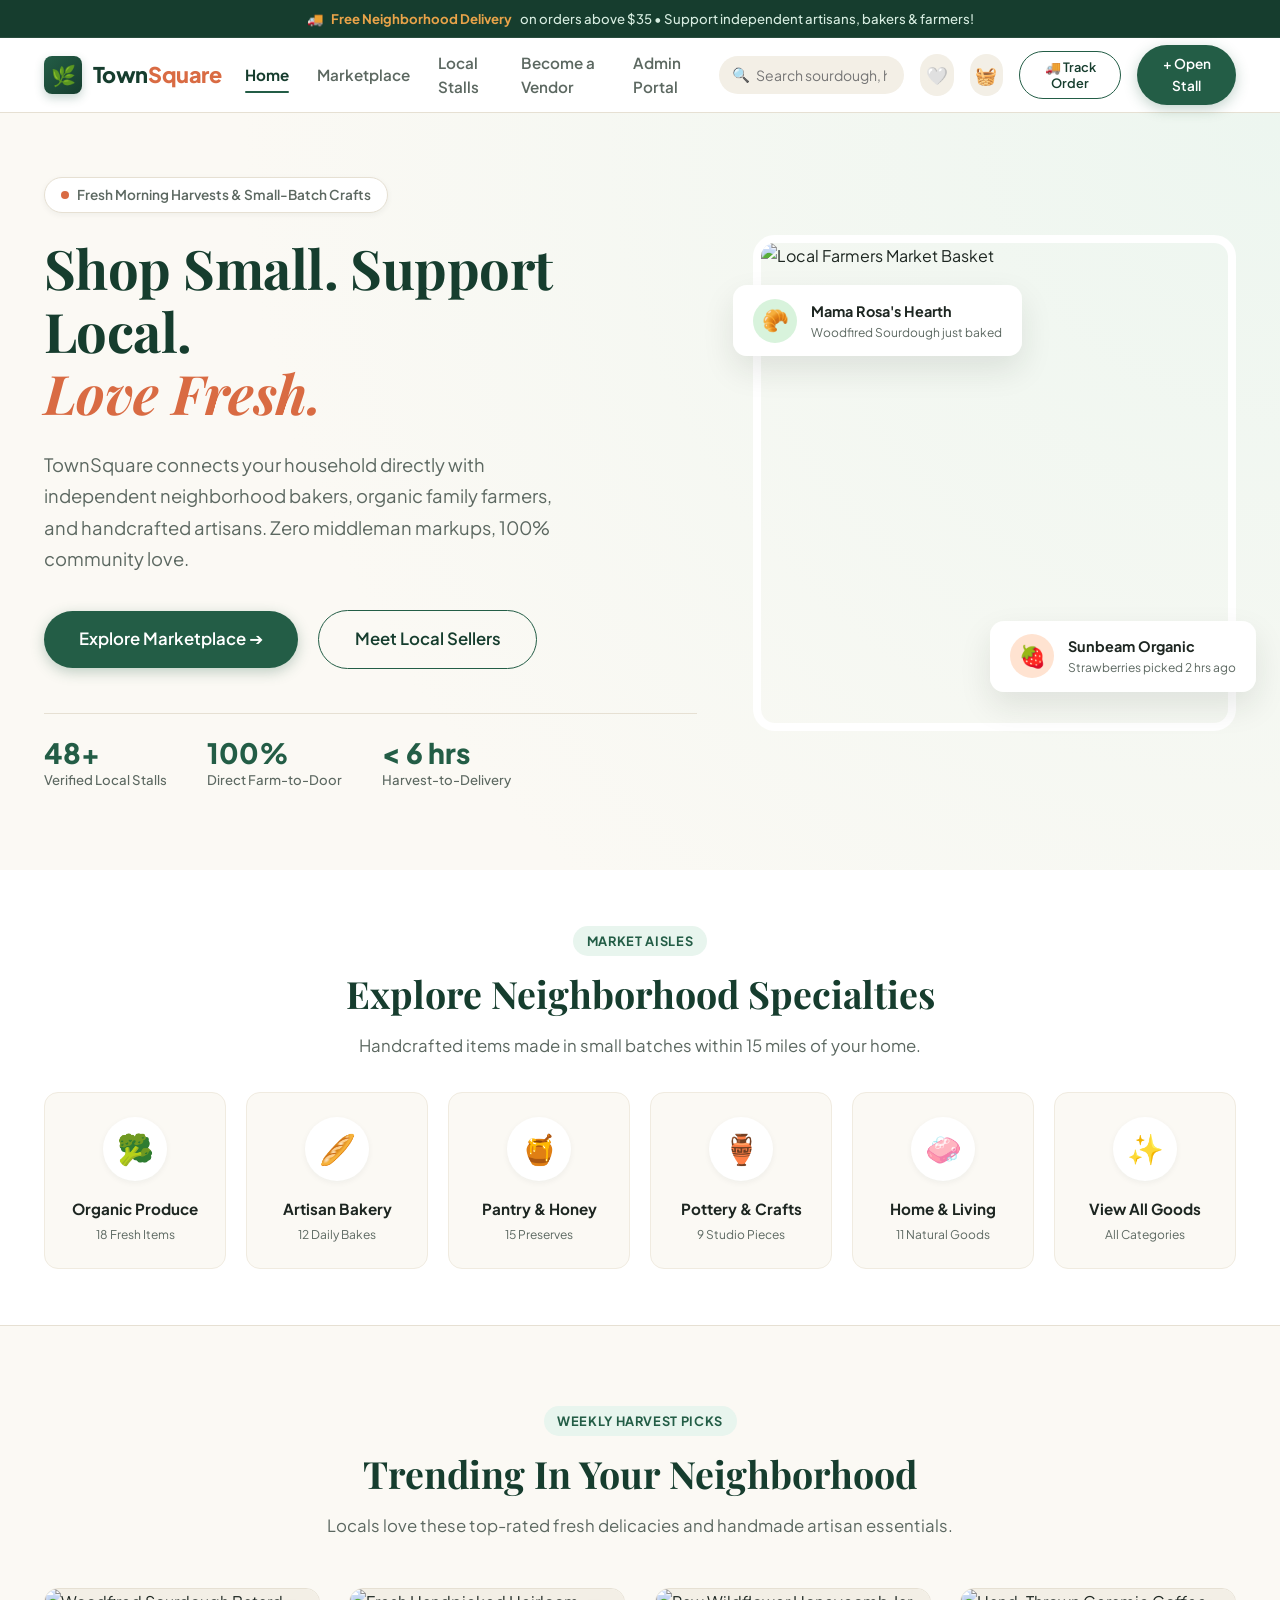
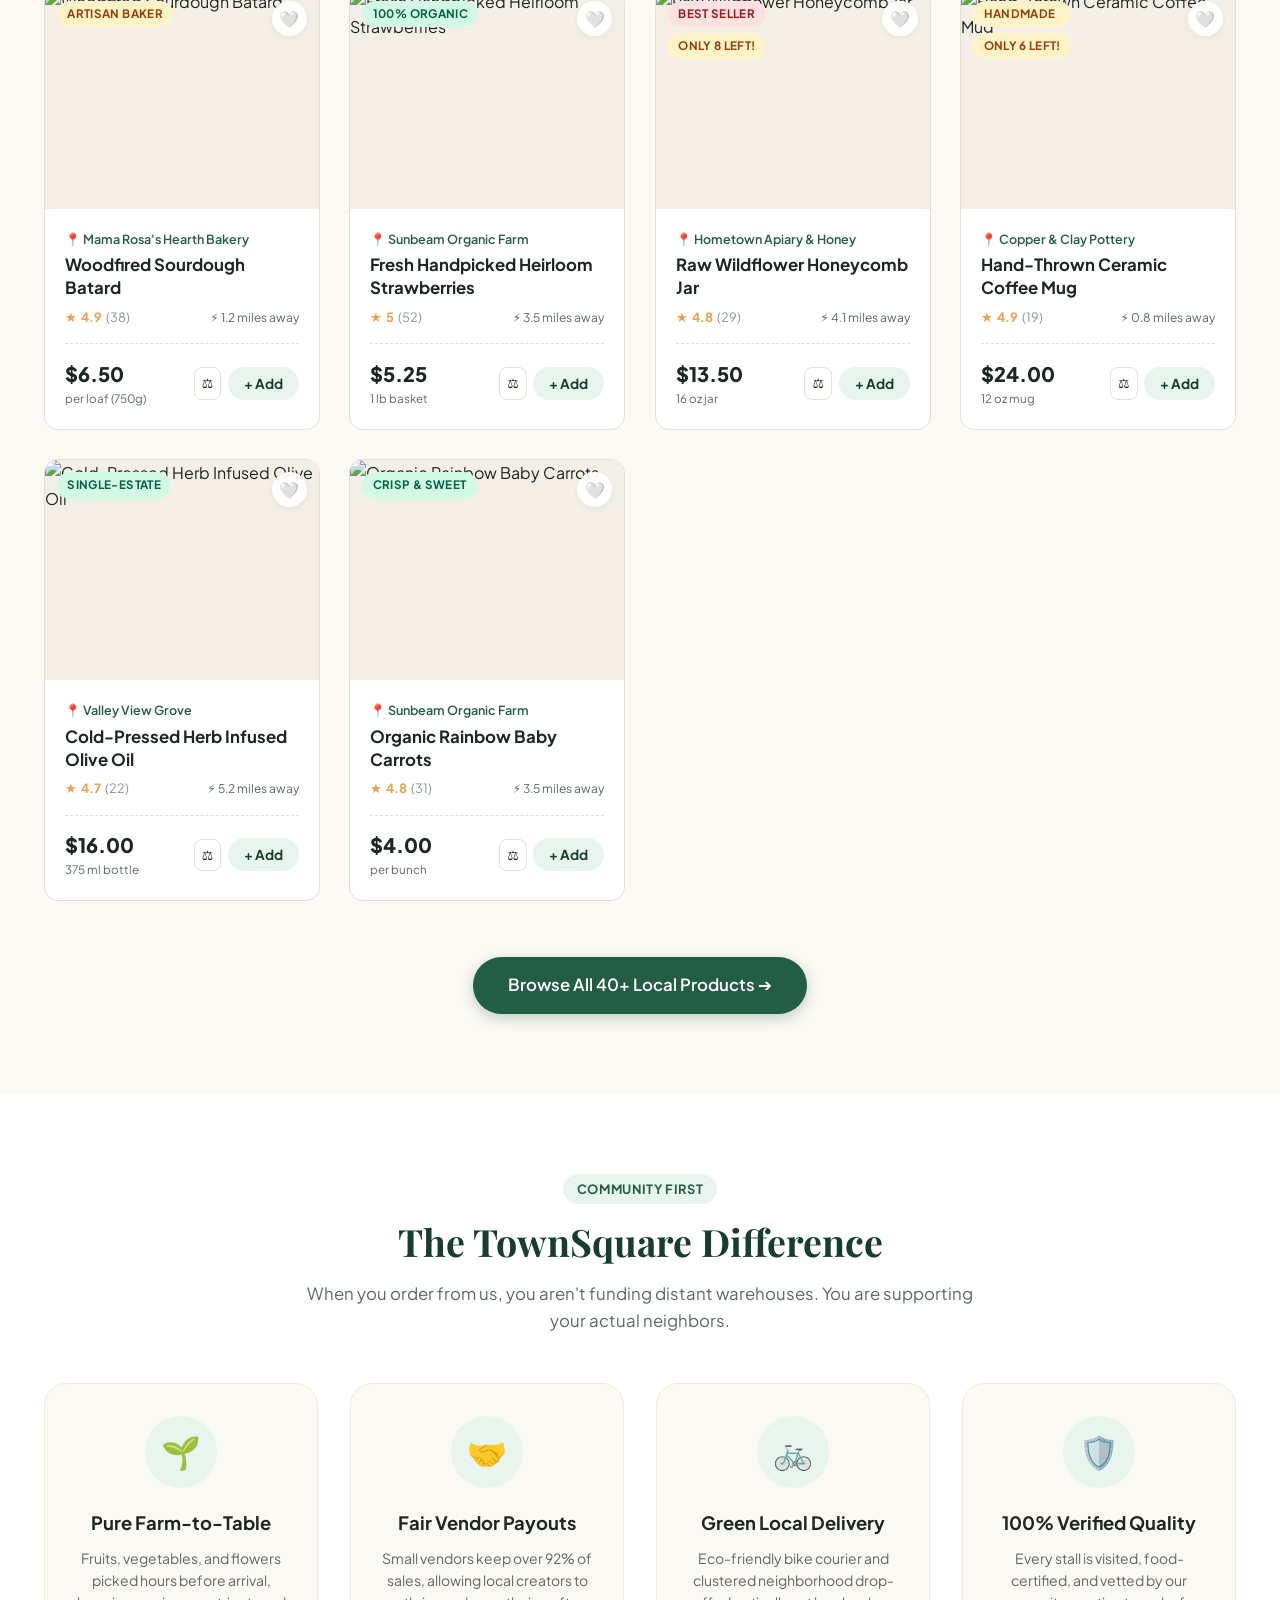
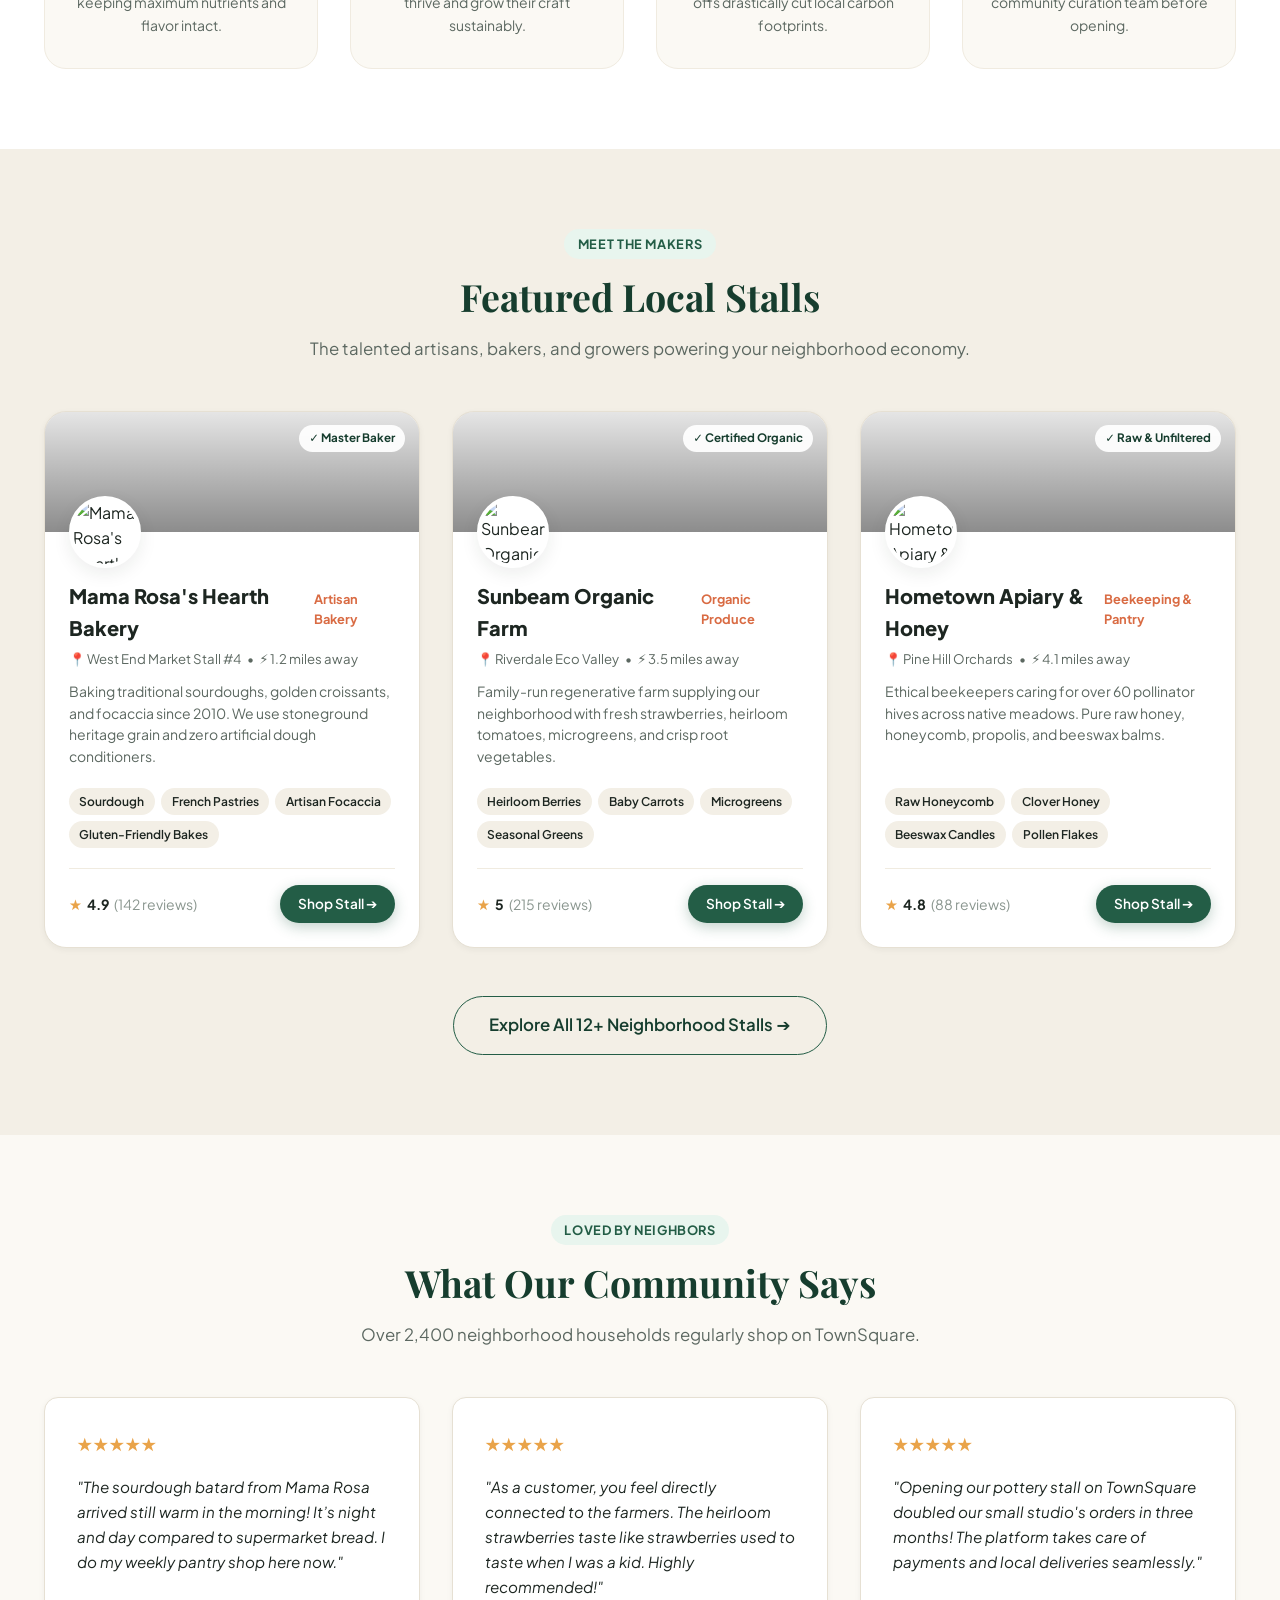
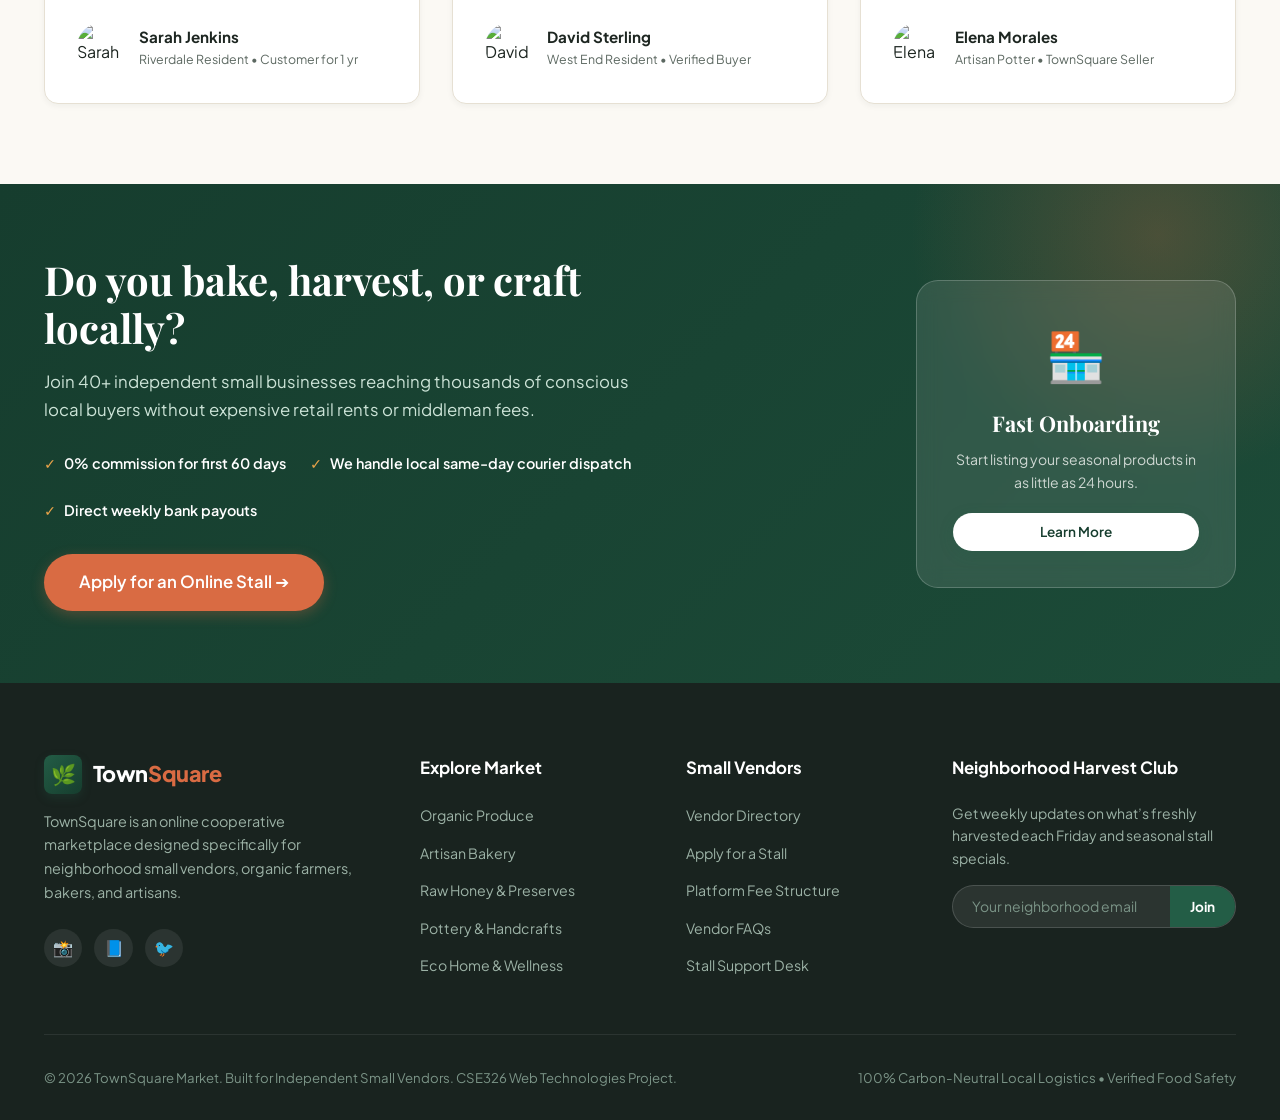
==== commit d4bce3d6: "Enhance dynamic rendering of products and stalls on homepage" ====
--- a/index.html
+++ b/index.html
@@ -426,7 +426,7 @@
           <p class="section-desc">The talented artisans, bakers, and growers powering your neighborhood economy.</p>
         </div>
 
-        <div class="vendors-grid">
+        <div class="vendors-grid" id="homeVendorsGrid">
           <!-- Vendor Card 1 -->
           <article class="vendor-card">
             <div class="vendor-banner" style="background-image: url('https://images.unsplash.com/photo-1509440159596-0249088772ff?auto=format&fit=crop&w=800&q=80');">
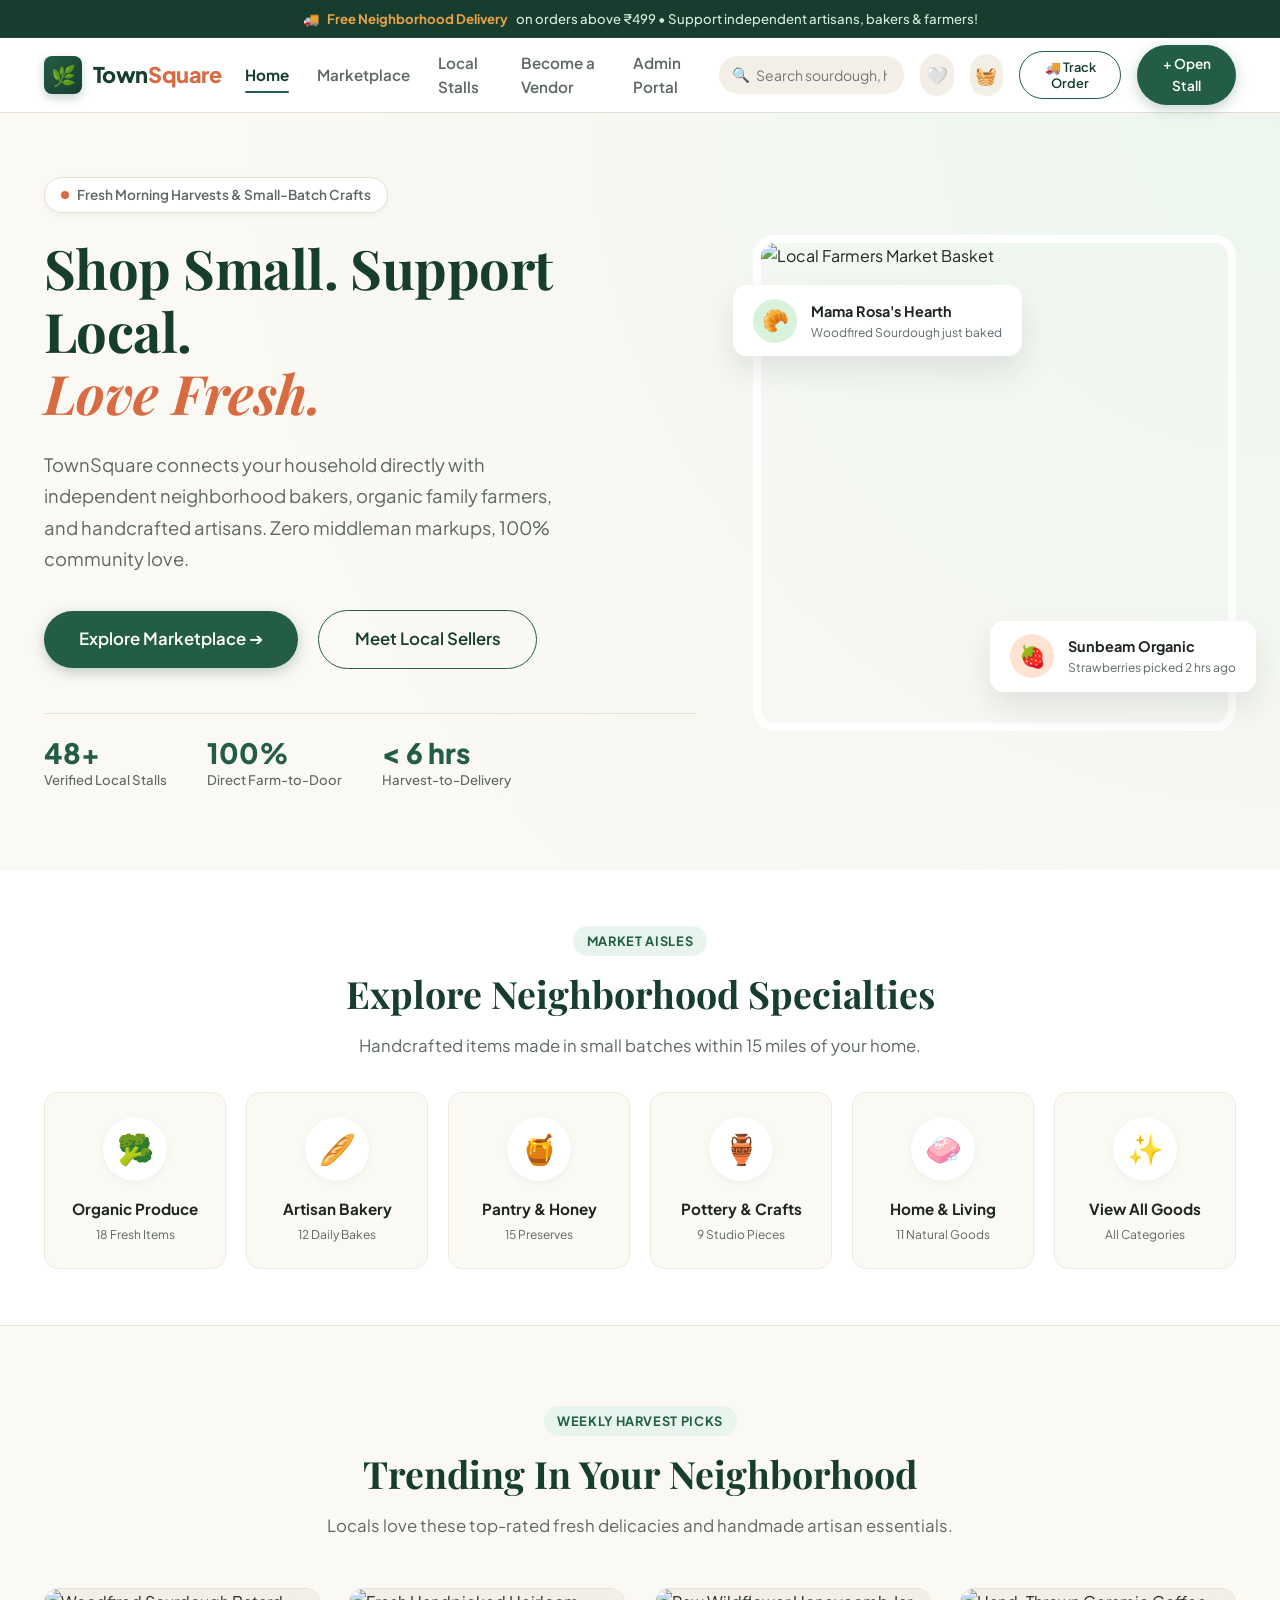
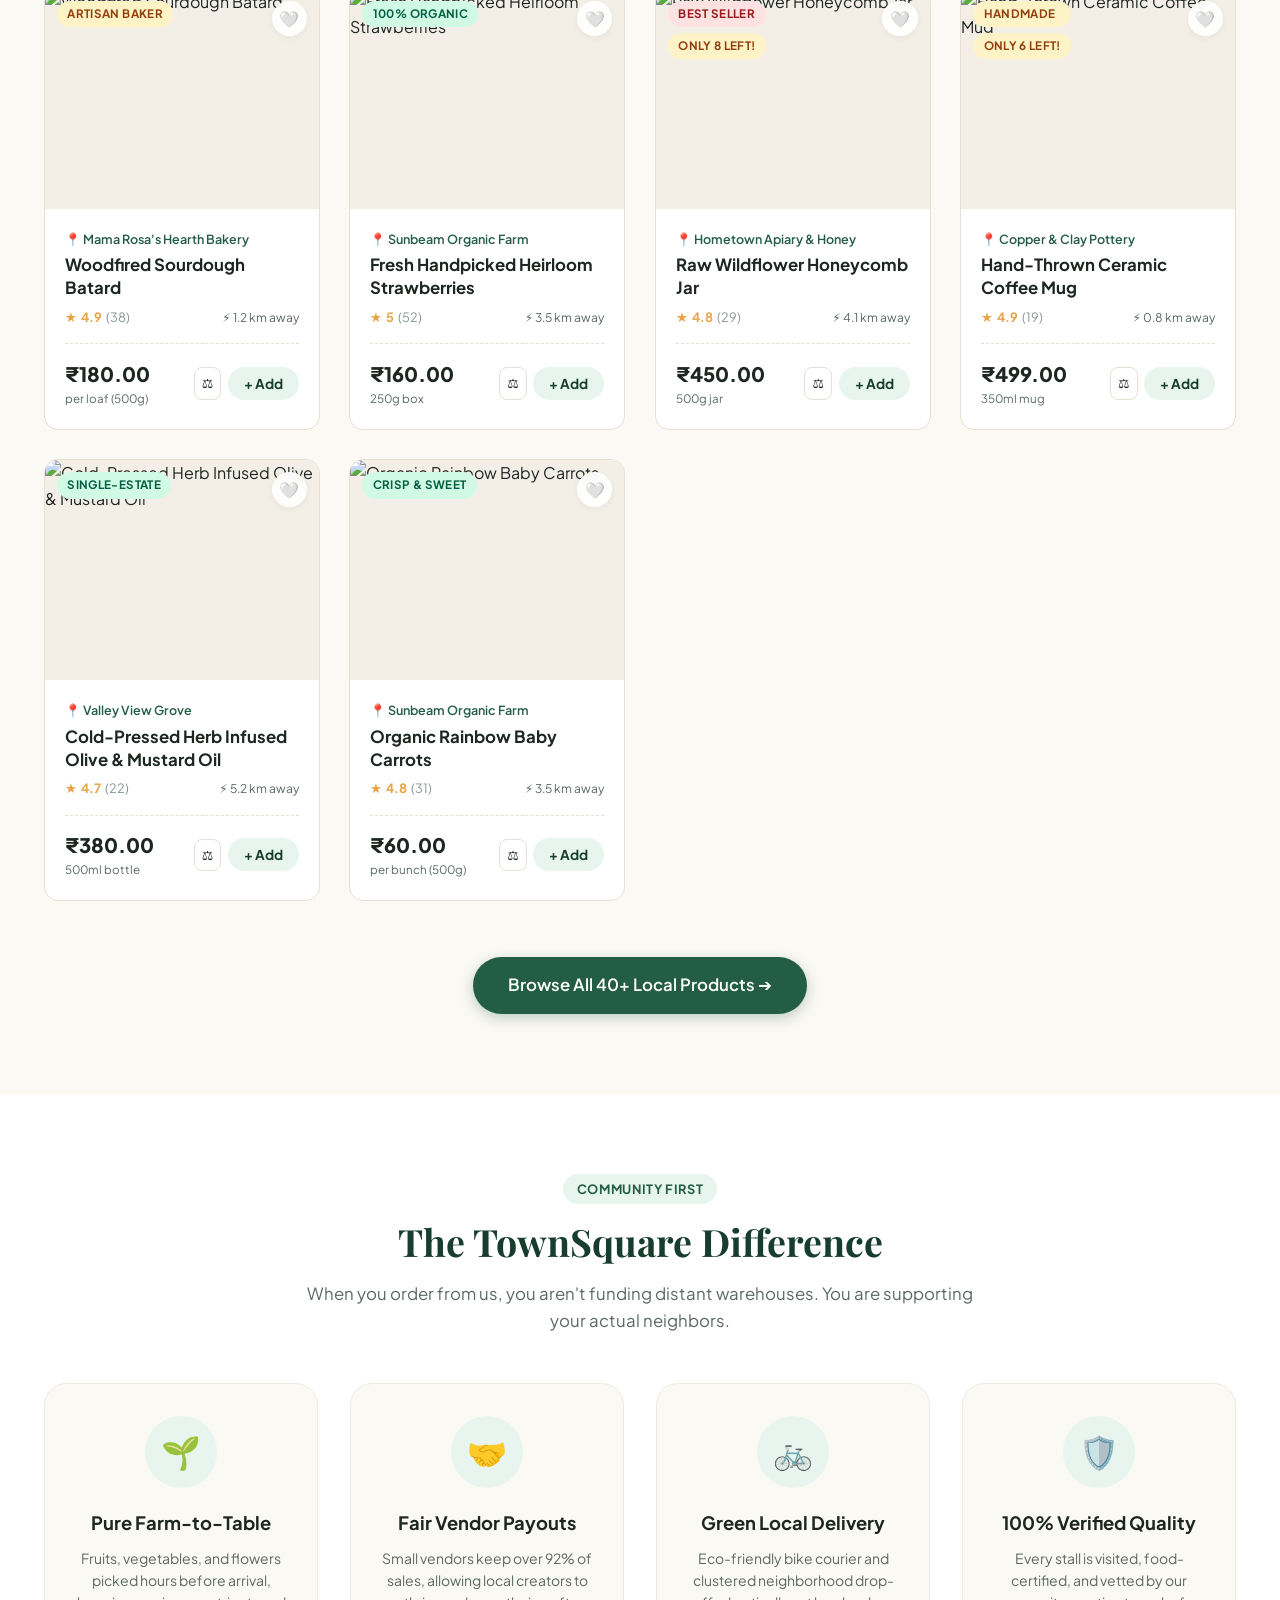
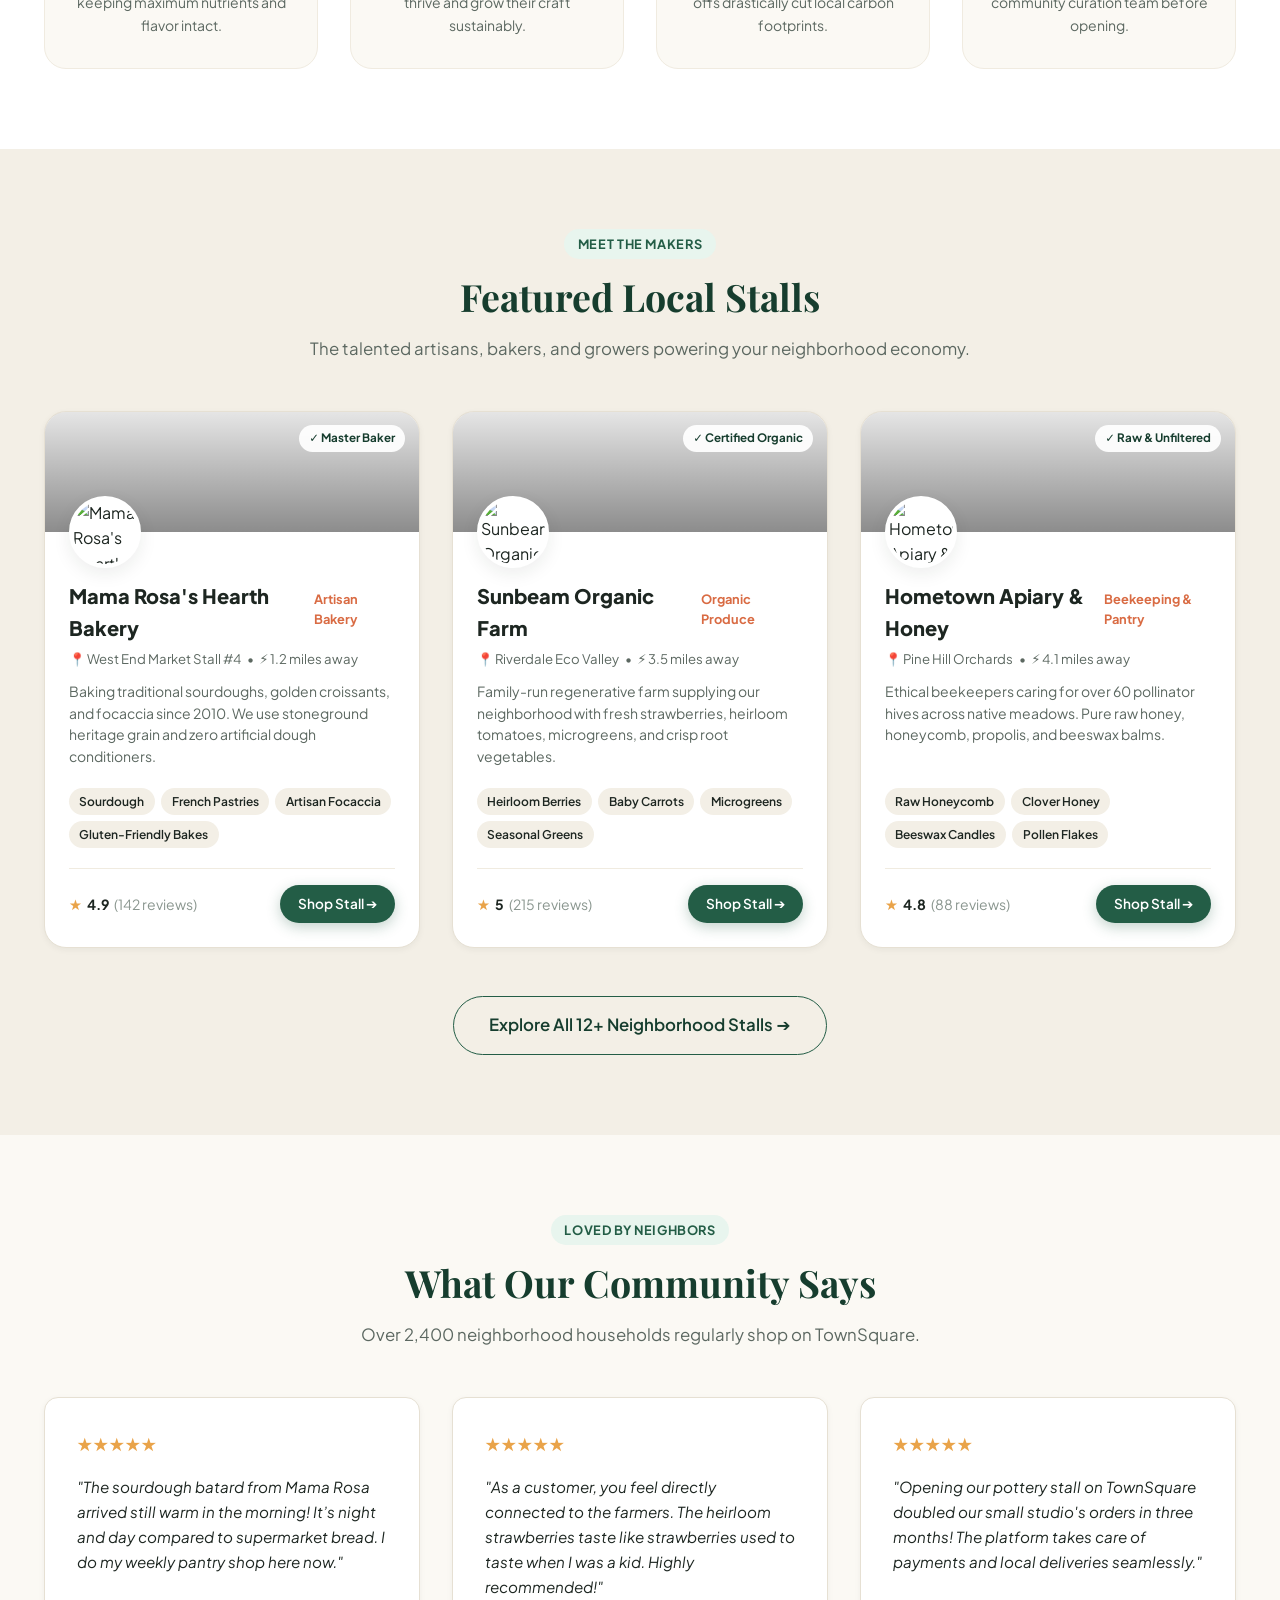
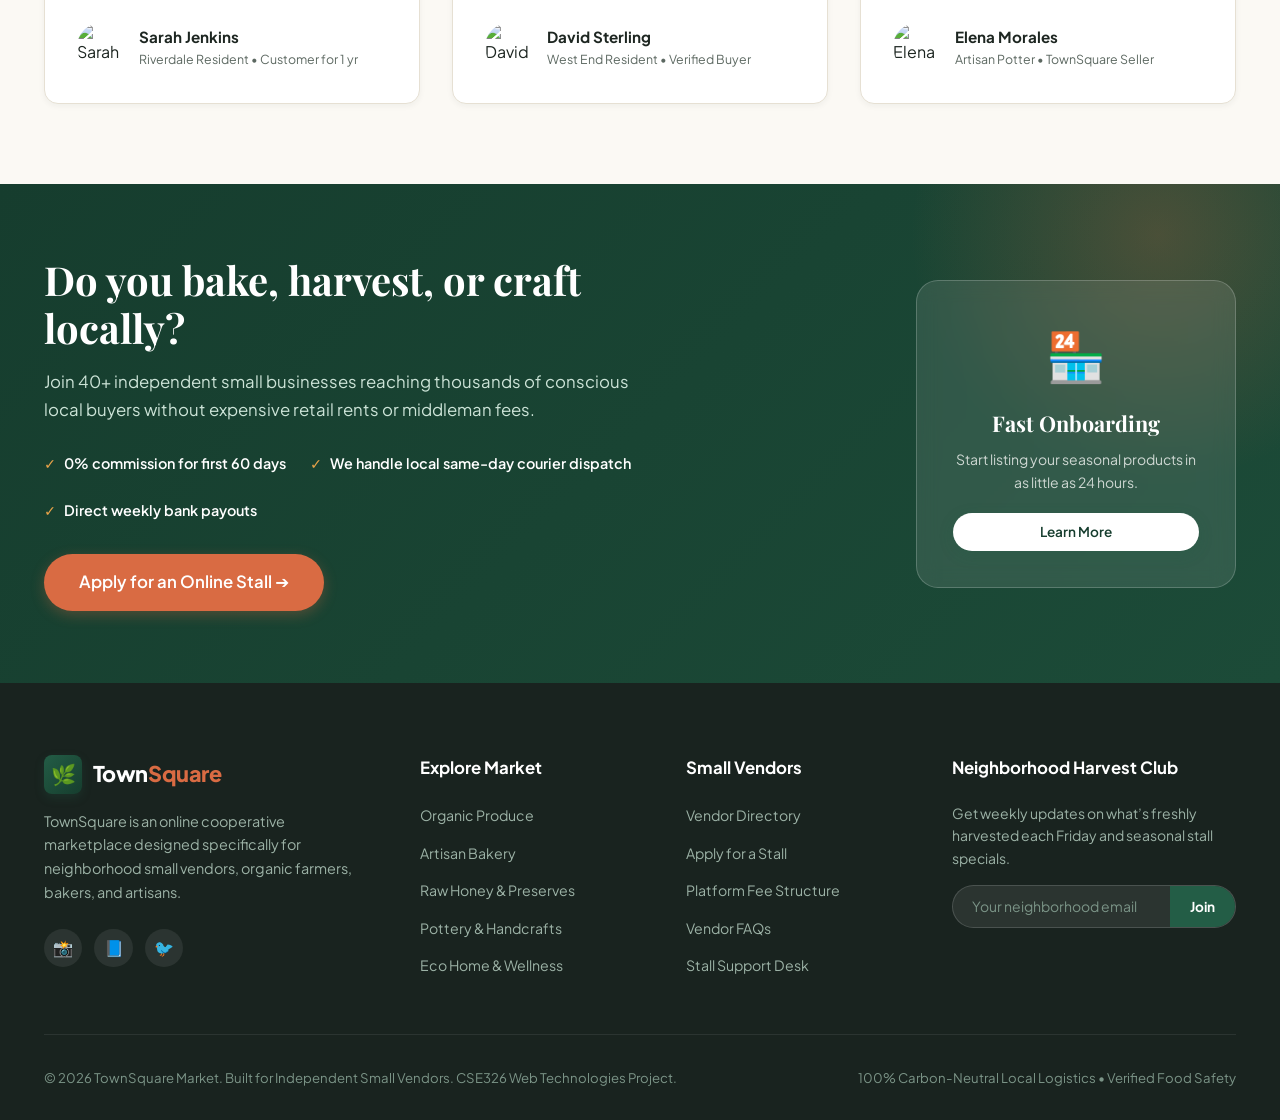
==== commit cf34490b: "Convert currency and pricing to Indian Rupees (INR / ₹) across all pages and scripts" ====
--- a/index.html
+++ b/index.html
@@ -15,7 +15,7 @@
   <!-- Top Announcement Bar -->
   <div class="announcement-bar">
     <div class="container">
-      <span>🚚 <span class="highlight">Free Neighborhood Delivery</span> on orders above $35 • Support independent artisans, bakers & farmers!</span>
+      <span>🚚 <span class="highlight">Free Neighborhood Delivery</span> on orders above ₹499 • Support independent artisans, bakers & farmers!</span>
     </div>
   </div>
 
@@ -228,7 +228,7 @@
               </div>
               <div class="product-footer">
                 <div class="product-price-box">
-                  <span class="product-price">$6.50</span>
+                  <span class="product-price">₹180</span>
                   <span class="product-unit">per loaf (750g)</span>
                 </div>
                 <button class="btn-add-cart" data-id="1">+ Add</button>
@@ -255,7 +255,7 @@
               </div>
               <div class="product-footer">
                 <div class="product-price-box">
-                  <span class="product-price">$5.25</span>
+                  <span class="product-price">₹160</span>
                   <span class="product-unit">1 lb basket</span>
                 </div>
                 <button class="btn-add-cart" data-id="2">+ Add</button>
@@ -282,7 +282,7 @@
               </div>
               <div class="product-footer">
                 <div class="product-price-box">
-                  <span class="product-price">$13.50</span>
+                  <span class="product-price">₹450</span>
                   <span class="product-unit">16 oz jar</span>
                 </div>
                 <button class="btn-add-cart" data-id="3">+ Add</button>
@@ -309,7 +309,7 @@
               </div>
               <div class="product-footer">
                 <div class="product-price-box">
-                  <span class="product-price">$24.00</span>
+                  <span class="product-price">₹499</span>
                   <span class="product-unit">12 oz mug</span>
                 </div>
                 <button class="btn-add-cart" data-id="4">+ Add</button>
@@ -336,7 +336,7 @@
               </div>
               <div class="product-footer">
                 <div class="product-price-box">
-                  <span class="product-price">$11.00</span>
+                  <span class="product-price">₹240</span>
                   <span class="product-unit">4-pack</span>
                 </div>
                 <button class="btn-add-cart" data-id="7">+ Add</button>
@@ -363,7 +363,7 @@
               </div>
               <div class="product-footer">
                 <div class="product-price-box">
-                  <span class="product-price">$7.50</span>
+                  <span class="product-price">₹199</span>
                   <span class="product-unit">4.5 oz bar</span>
                 </div>
                 <button class="btn-add-cart" data-id="8">+ Add</button>
@@ -636,15 +636,15 @@
       <div class="cart-footer">
         <div class="cart-subtotal-row">
           <span>Items Subtotal:</span>
-          <strong id="cartSubtotal">$0.00</strong>
+          <strong id="cartSubtotal">₹0.00</strong>
         </div>
         <div class="cart-subtotal-row">
           <span>Neighborhood Delivery:</span>
-          <span id="cartDelivery" style="color:var(--primary); font-weight:700;">$0.00</span>
+          <span id="cartDelivery" style="color:var(--primary); font-weight:700;">₹0.00</span>
         </div>
         <div class="cart-total-row">
           <span>Estimated Total:</span>
-          <span id="cartTotal" style="color:var(--primary-dark);">$0.00</span>
+          <span id="cartTotal" style="color:var(--primary-dark);">₹0.00</span>
         </div>
         <button id="cartCheckoutBtn" class="btn btn-primary btn-checkout">
           Proceed to Checkout ➔
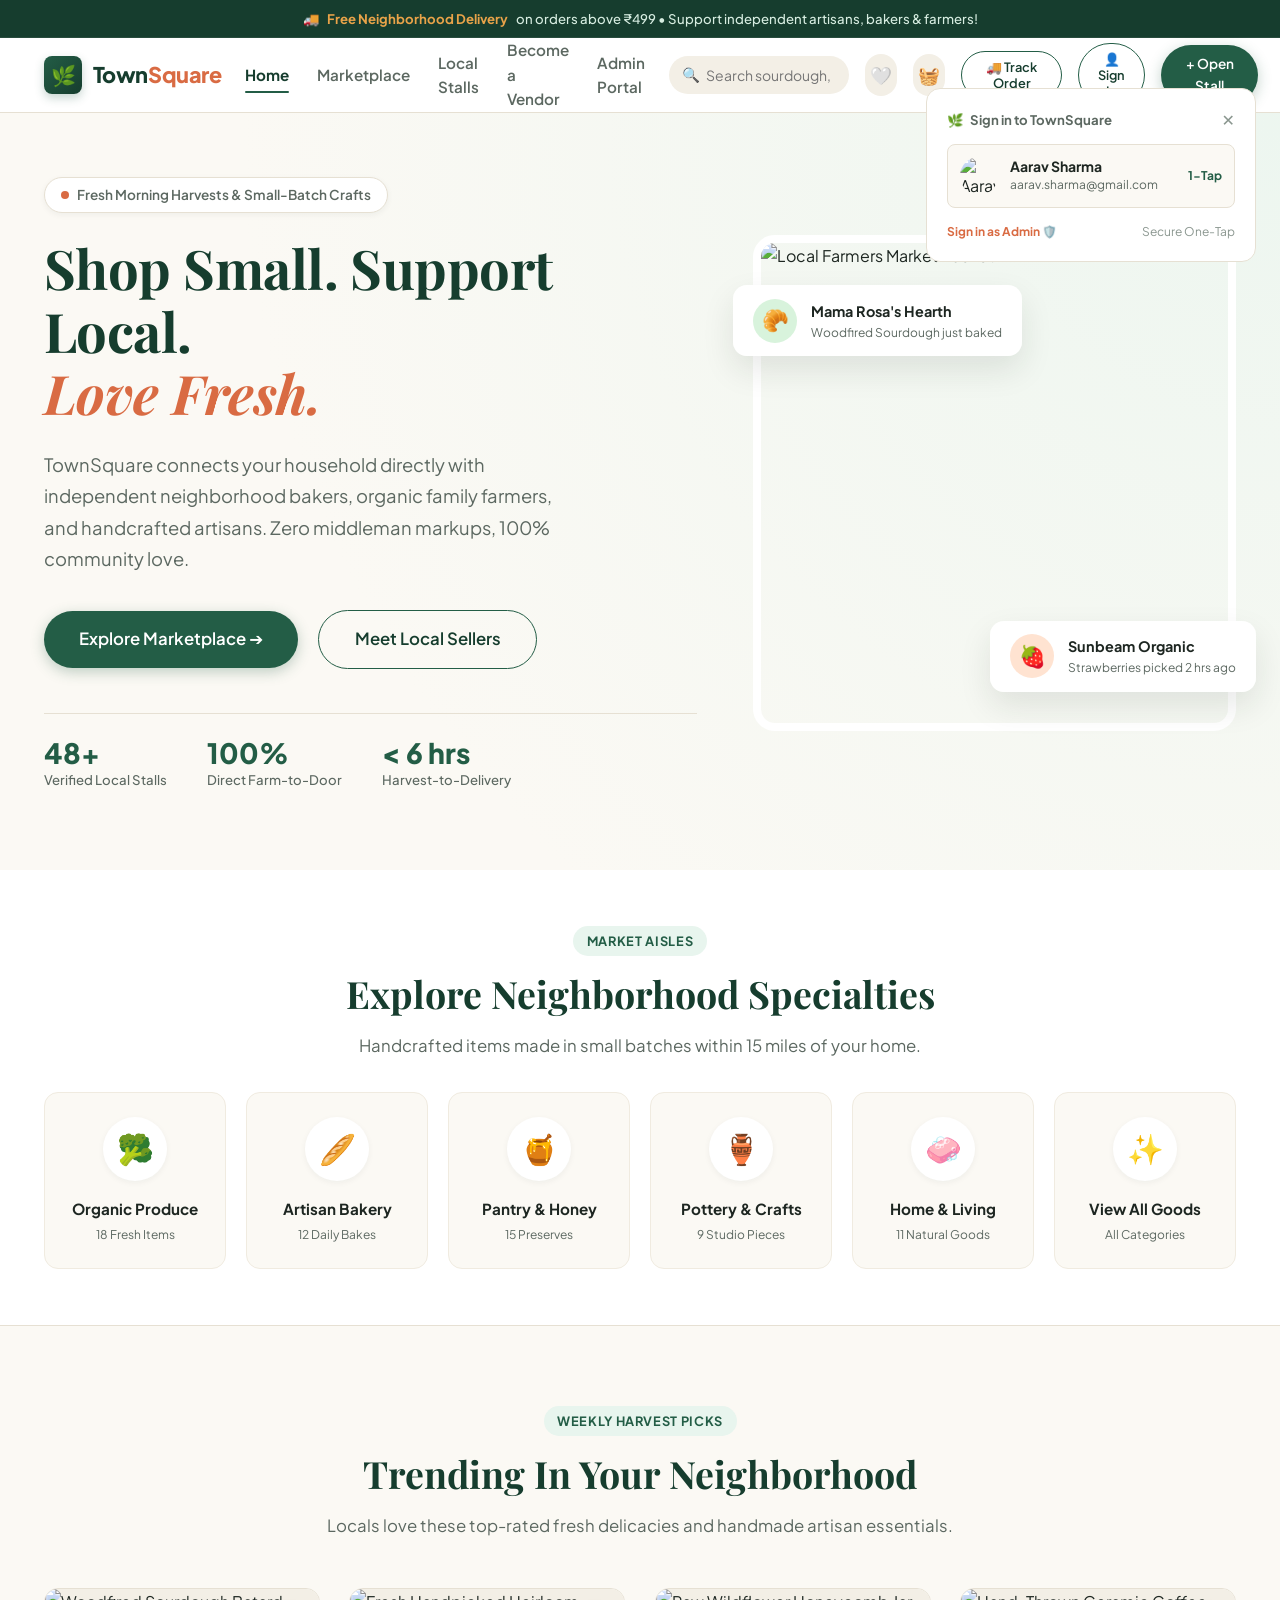
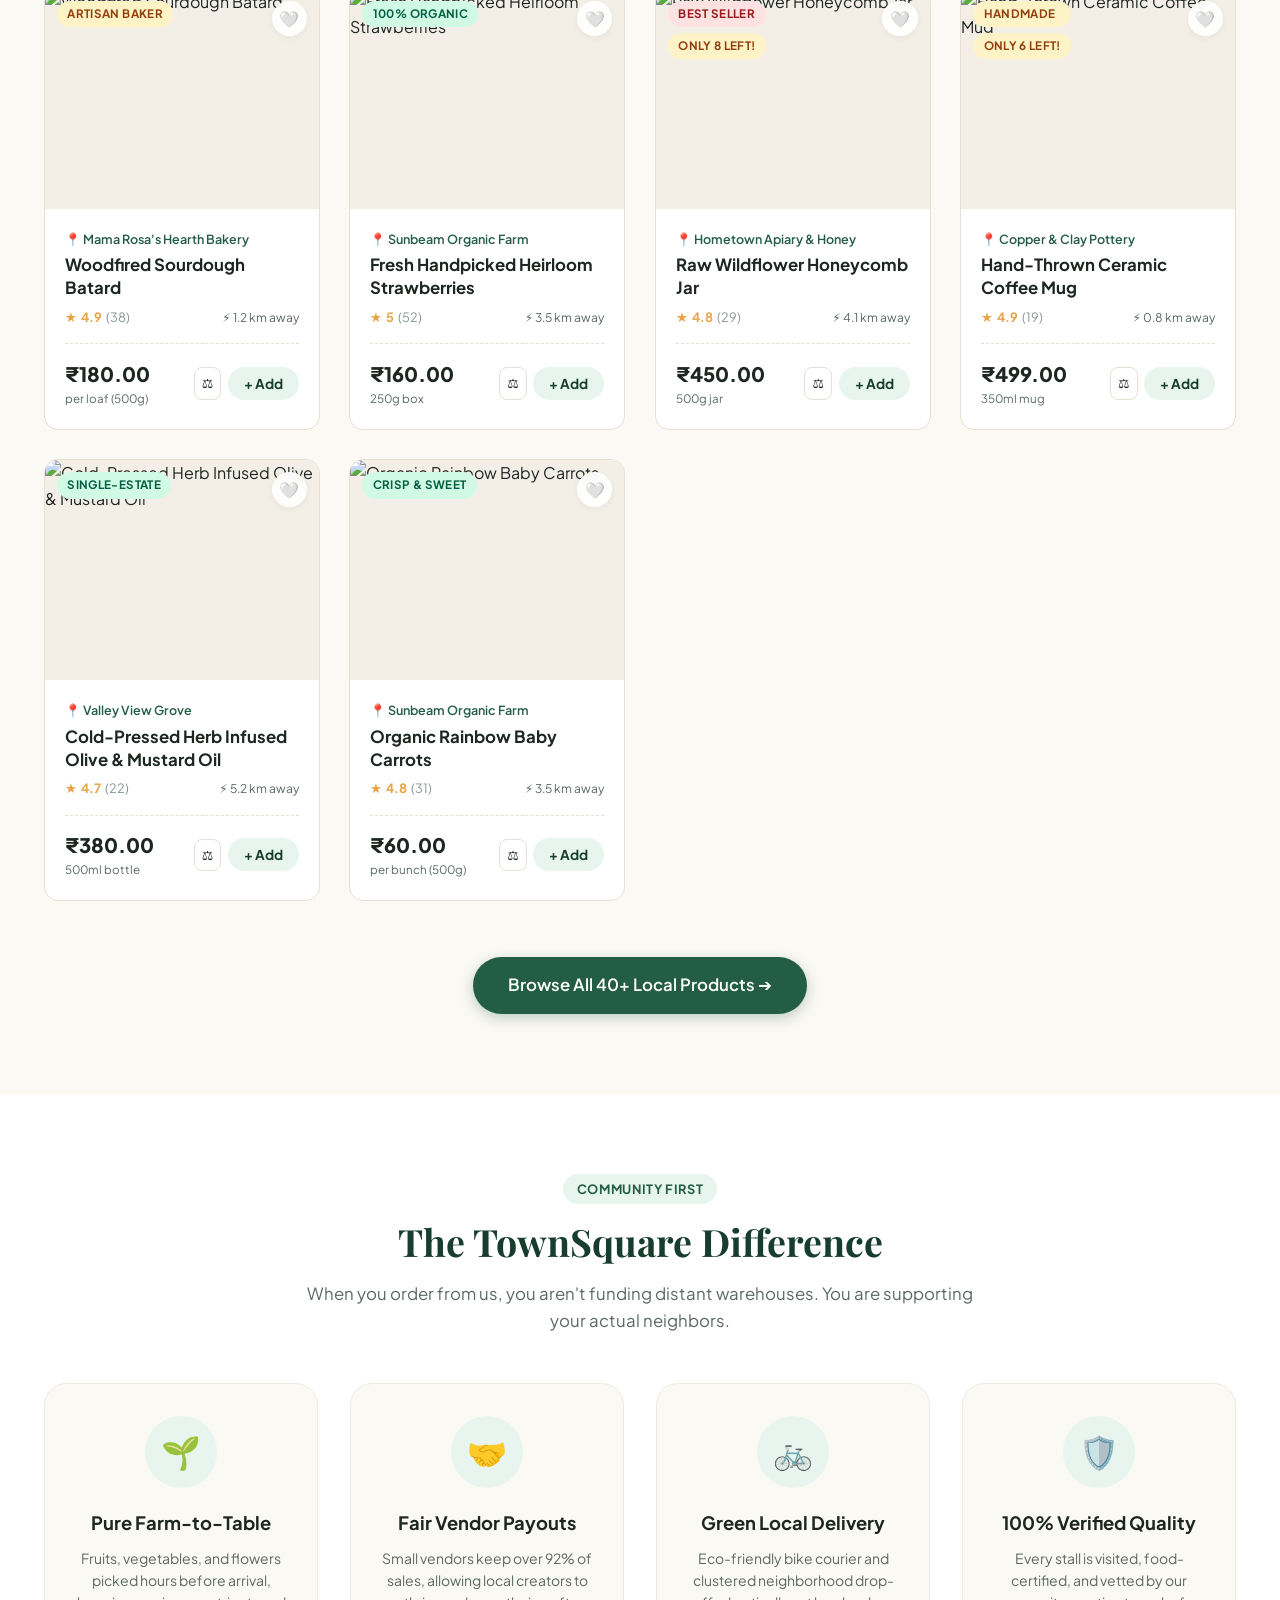
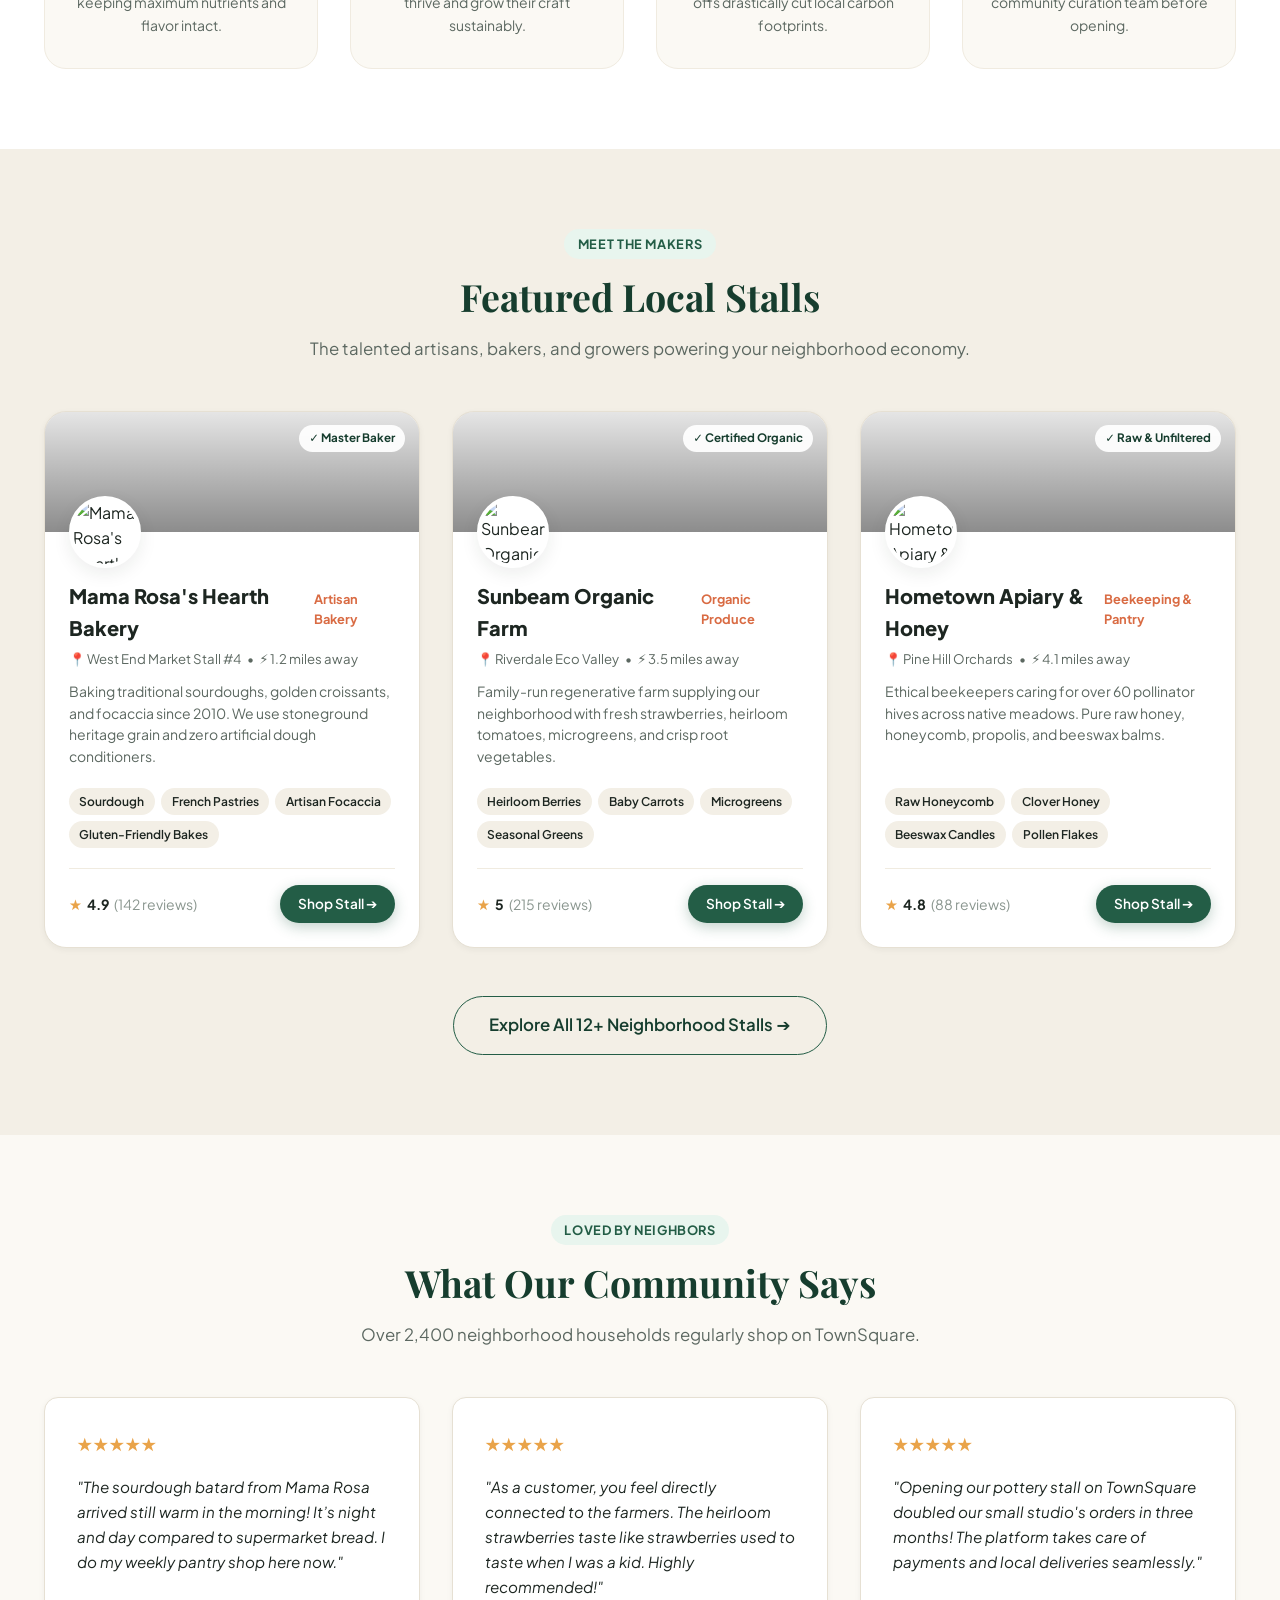
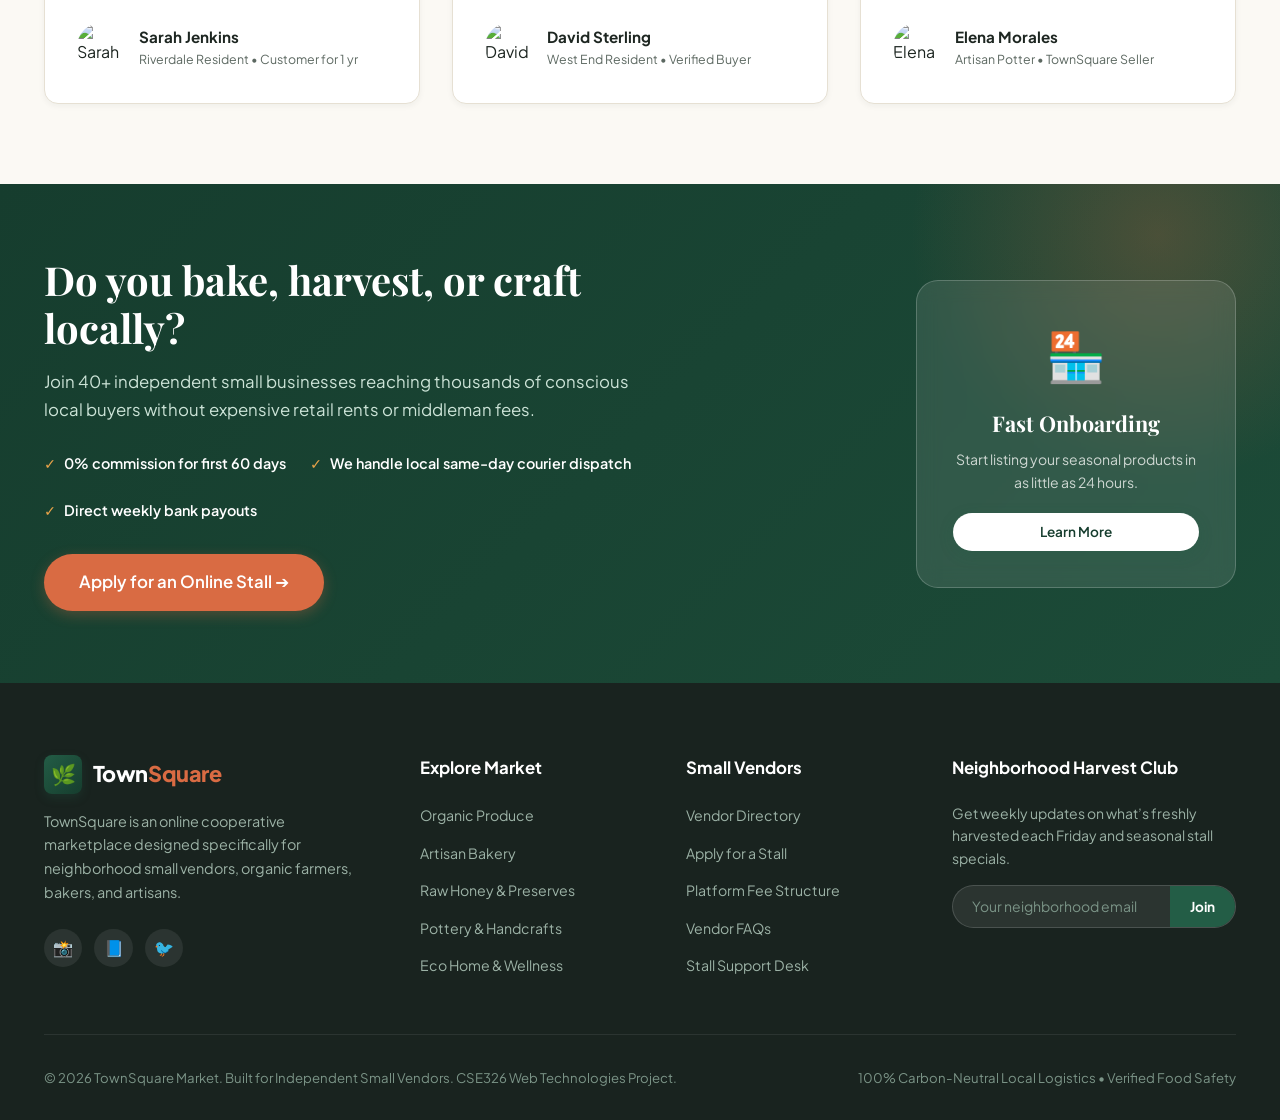
==== commit 96ce1d55: "Implement One-Tap Login system for Customer and Admin roles with instant session persistence" ====
--- a/index.html
+++ b/index.html
@@ -62,6 +62,7 @@
           <button id="openTrackOrderBtn" class="btn btn-outline btn-sm" style="font-size:0.8rem; padding:0.45rem 0.85rem;">
             🚚 Track Order
           </button>
+          <div class="auth-nav-slot"></div>
           <a href="join-vendor.html" class="btn btn-primary btn-sm vendor-cta-btn">
             + Open Stall
           </a>
@@ -841,6 +842,97 @@
         </p>
         <div id="comparisonTableContainer"></div>
       </div>
+    </div>
+  </div>
+
+  <!-- One-Tap Authentication Modal -->
+  <div class="modal-overlay" id="authModal">
+    <div class="modal-content" style="max-width: 480px;">
+      <button class="modal-close-btn" id="closeAuthModalBtn">✕</button>
+      <div style="padding: 2.25rem;">
+        <div style="text-align: center; margin-bottom: 1.5rem;">
+          <div style="font-size: 2.5rem; margin-bottom: 0.5rem;">⚡</div>
+          <h2 style="font-size: 1.5rem; font-weight: 800; color: var(--primary-dark); margin-bottom: 0.35rem;">
+            One-Tap Instant Sign-In
+          </h2>
+          <p style="font-size: 0.85rem; color: var(--text-muted);">
+            Experience TownSquare as a Customer or Admin with 1 click. No password required.
+          </p>
+        </div>
+
+        <div class="role-pick-grid">
+          <!-- Customer 1-Tap -->
+          <div class="role-pick-card pick-customer" data-role="customer">
+            <div class="role-pick-left">
+              <div class="role-pick-icon customer">👤</div>
+              <div class="role-pick-details">
+                <h4>Continue as Customer</h4>
+                <p>Aarav Sharma • Auto-fill checkout & orders</p>
+              </div>
+            </div>
+            <span class="btn btn-outline btn-sm" style="font-size:0.75rem; padding:0.35rem 0.75rem; border-color:#3b82f6; color:#1d4ed8;">1-Tap ➔</span>
+          </div>
+
+          <!-- Admin 1-Tap -->
+          <div class="role-pick-card pick-admin" data-role="admin">
+            <div class="role-pick-left">
+              <div class="role-pick-icon admin">🛡️</div>
+              <div class="role-pick-details">
+                <h4>Continue as Market Admin</h4>
+                <p>Curator Admin • Full inventory restock & Order dispatch</p>
+              </div>
+            </div>
+            <span class="btn btn-outline btn-sm" style="font-size:0.75rem; padding:0.35rem 0.75rem; border-color:#ef4444; color:#b91c1c;">1-Tap ➔</span>
+          </div>
+
+          <!-- Vendor 1-Tap -->
+          <div class="role-pick-card pick-vendor" data-role="vendor">
+            <div class="role-pick-left">
+              <div class="role-pick-icon vendor">🏪</div>
+              <div class="role-pick-details">
+                <h4>Continue as Local Vendor</h4>
+                <p>Mama Rosa • Hearth Bakery Stall Owner</p>
+              </div>
+            </div>
+            <span class="btn btn-outline btn-sm" style="font-size:0.75rem; padding:0.35rem 0.75rem; border-color:#f59e0b; color:#92400e;">1-Tap ➔</span>
+          </div>
+        </div>
+
+        <!-- Custom Name Input Option -->
+        <div style="border-top: 1px solid var(--border-light); padding-top: 1.25rem; margin-top: 1rem;">
+          <form id="customQuickLoginForm" style="display: flex; gap: 0.5rem;">
+            <input type="text" id="customUserNameInput" placeholder="Or enter your custom name..." class="form-input" style="font-size: 0.85rem;" required>
+            <button type="submit" class="btn btn-primary btn-sm" style="white-space: nowrap;">
+              Sign In ➔
+            </button>
+          </form>
+        </div>
+      </div>
+    </div>
+  </div>
+
+  <!-- Floating One-Tap Sign In Prompt -->
+  <div class="one-tap-floating-widget" id="googleOneTapPrompt" style="display:none;">
+    <div class="one-tap-widget-header">
+      <div class="one-tap-logo-row">
+        <span>🌿</span>
+        <span>Sign in to TownSquare</span>
+      </div>
+      <button class="one-tap-close-btn" id="closeOneTapPromptBtn" title="Dismiss">✕</button>
+    </div>
+
+    <div class="one-tap-account-card" id="oneTapQuickCustomerBtn">
+      <img src="https://images.unsplash.com/photo-1535713875002-d1d0cf377fde?auto=format&fit=crop&w=150&q=80" alt="Aarav Sharma" class="one-tap-avatar">
+      <div class="one-tap-info">
+        <h5>Aarav Sharma</h5>
+        <p>aarav.sharma@gmail.com</p>
+      </div>
+      <span style="margin-left:auto; font-size:0.75rem; font-weight:700; color:var(--primary);">1-Tap</span>
+    </div>
+
+    <div style="display:flex; justify-content:space-between; align-items:center; font-size:0.75rem;">
+      <a href="#" id="oneTapQuickAdminLink" style="color:var(--accent); font-weight:700;">Sign in as Admin 🛡️</a>
+      <span style="color:var(--text-light);">Secure One-Tap</span>
     </div>
   </div>
 
--- a/css/style.css
+++ b/css/style.css
@@ -2406,3 +2406,287 @@
     transform: translateY(0);
   }
 }
+
+/* ==========================================================================
+   One-Tap Login & Authentication Styles
+   ========================================================================== */
+
+/* User Nav Badge & Dropdown */
+.user-nav-wrapper {
+  position: relative;
+}
+
+.user-nav-profile {
+  display: inline-flex;
+  align-items: center;
+  gap: 0.5rem;
+  padding: 0.35rem 0.85rem 0.35rem 0.35rem;
+  background: var(--bg-subtle);
+  border: 1px solid var(--border);
+  border-radius: var(--radius-full);
+  cursor: pointer;
+  transition: var(--transition-fast);
+}
+
+.user-nav-profile:hover {
+  background: var(--primary-subtle);
+  border-color: var(--primary-light);
+}
+
+.user-nav-avatar {
+  width: 2rem;
+  height: 2rem;
+  border-radius: 50%;
+  object-fit: cover;
+  border: 1.5px solid var(--primary);
+}
+
+.user-nav-name {
+  font-size: 0.85rem;
+  font-weight: 700;
+  color: var(--text-main);
+  max-width: 100px;
+  white-space: nowrap;
+  overflow: hidden;
+  text-overflow: ellipsis;
+}
+
+.user-role-pill {
+  font-size: 0.65rem;
+  font-weight: 800;
+  text-transform: uppercase;
+  letter-spacing: 0.04em;
+  padding: 0.15rem 0.45rem;
+  border-radius: var(--radius-full);
+}
+
+.user-role-pill.role-customer {
+  background: #dbeafe;
+  color: #1e40af;
+}
+
+.user-role-pill.role-admin {
+  background: #fee2e2;
+  color: #991b1b;
+}
+
+.user-role-pill.role-vendor {
+  background: #fef3c7;
+  color: #92400e;
+}
+
+.user-nav-dropdown {
+  position: absolute;
+  top: calc(100% + 0.5rem);
+  right: 0;
+  width: 240px;
+  background: #ffffff;
+  border: 1px solid var(--border);
+  border-radius: var(--radius-md);
+  box-shadow: var(--shadow-lg);
+  padding: 0.75rem;
+  display: none;
+  flex-direction: column;
+  gap: 0.35rem;
+  z-index: 105;
+  animation: fadeInDown 0.25s cubic-bezier(0.16, 1, 0.3, 1);
+}
+
+.user-nav-dropdown.show {
+  display: flex;
+}
+
+.user-nav-dropdown-header {
+  padding: 0.5rem 0.75rem 0.75rem;
+  border-bottom: 1px solid var(--border-light);
+  margin-bottom: 0.35rem;
+}
+
+.user-dropdown-name {
+  font-size: 0.9rem;
+  font-weight: 700;
+  color: var(--text-main);
+}
+
+.user-dropdown-email {
+  font-size: 0.75rem;
+  color: var(--text-muted);
+}
+
+.user-dropdown-item {
+  display: flex;
+  align-items: center;
+  gap: 0.6rem;
+  padding: 0.5rem 0.75rem;
+  border-radius: var(--radius-sm);
+  font-size: 0.85rem;
+  font-weight: 600;
+  color: var(--text-muted);
+  transition: var(--transition-fast);
+  cursor: pointer;
+  text-align: left;
+  width: 100%;
+}
+
+.user-dropdown-item:hover {
+  background: var(--bg-subtle);
+  color: var(--primary-dark);
+}
+
+.user-dropdown-item.signout:hover {
+  background: #fee2e2;
+  color: #991b1b;
+}
+
+/* Floating Google-Style One-Tap Sign In Prompt */
+.one-tap-floating-widget {
+  position: fixed;
+  top: 5.5rem;
+  right: 1.5rem;
+  width: 330px;
+  background: #ffffff;
+  border: 1px solid var(--border);
+  border-radius: var(--radius-md);
+  box-shadow: var(--shadow-xl);
+  padding: 1.25rem;
+  z-index: 950;
+  display: flex;
+  flex-direction: column;
+  gap: 0.85rem;
+  animation: fadeInDown 0.4s cubic-bezier(0.16, 1, 0.3, 1);
+}
+
+.one-tap-widget-header {
+  display: flex;
+  align-items: center;
+  justify-content: space-between;
+}
+
+.one-tap-logo-row {
+  display: flex;
+  align-items: center;
+  gap: 0.45rem;
+  font-size: 0.825rem;
+  font-weight: 700;
+  color: var(--text-muted);
+}
+
+.one-tap-close-btn {
+  font-size: 1rem;
+  color: var(--text-light);
+  cursor: pointer;
+  transition: var(--transition-fast);
+}
+
+.one-tap-close-btn:hover {
+  color: #e63946;
+}
+
+.one-tap-account-card {
+  display: flex;
+  align-items: center;
+  gap: 0.75rem;
+  padding: 0.75rem;
+  background: var(--bg-body);
+  border: 1.5px solid var(--border);
+  border-radius: var(--radius-sm);
+  cursor: pointer;
+  transition: var(--transition-fast);
+}
+
+.one-tap-account-card:hover {
+  border-color: var(--primary);
+  background: var(--primary-subtle);
+  transform: translateY(-2px);
+}
+
+.one-tap-avatar {
+  width: 2.4rem;
+  height: 2.4rem;
+  border-radius: 50%;
+  object-fit: cover;
+}
+
+.one-tap-info h5 {
+  font-size: 0.875rem;
+  font-weight: 700;
+  color: var(--text-main);
+  line-height: 1.2;
+}
+
+.one-tap-info p {
+  font-size: 0.75rem;
+  color: var(--text-muted);
+}
+
+/* Modal One-Tap Role Pickers */
+.role-pick-grid {
+  display: flex;
+  flex-direction: column;
+  gap: 0.85rem;
+  margin: 1.25rem 0;
+}
+
+.role-pick-card {
+  display: flex;
+  align-items: center;
+  justify-content: space-between;
+  padding: 1rem 1.25rem;
+  border: 1.5px solid var(--border);
+  border-radius: var(--radius-md);
+  background: #ffffff;
+  cursor: pointer;
+  transition: var(--transition-bounce);
+}
+
+.role-pick-card:hover {
+  transform: translateY(-3px);
+  box-shadow: var(--shadow-md);
+}
+
+.role-pick-card.pick-customer:hover {
+  border-color: #3b82f6;
+  background: #eff6ff;
+}
+
+.role-pick-card.pick-admin:hover {
+  border-color: #ef4444;
+  background: #fef2f2;
+}
+
+.role-pick-card.pick-vendor:hover {
+  border-color: #f59e0b;
+  background: #fffbeb;
+}
+
+.role-pick-left {
+  display: flex;
+  align-items: center;
+  gap: 0.85rem;
+}
+
+.role-pick-icon {
+  width: 2.75rem;
+  height: 2.75rem;
+  border-radius: 50%;
+  display: flex;
+  align-items: center;
+  justify-content: center;
+  font-size: 1.35rem;
+}
+
+.role-pick-icon.customer { background: #dbeafe; color: #1e40af; }
+.role-pick-icon.admin { background: #fee2e2; color: #991b1b; }
+.role-pick-icon.vendor { background: #fef3c7; color: #92400e; }
+
+.role-pick-details h4 {
+  font-size: 0.95rem;
+  font-weight: 800;
+  color: var(--text-main);
+}
+
+.role-pick-details p {
+  font-size: 0.775rem;
+  color: var(--text-muted);
+}
+
